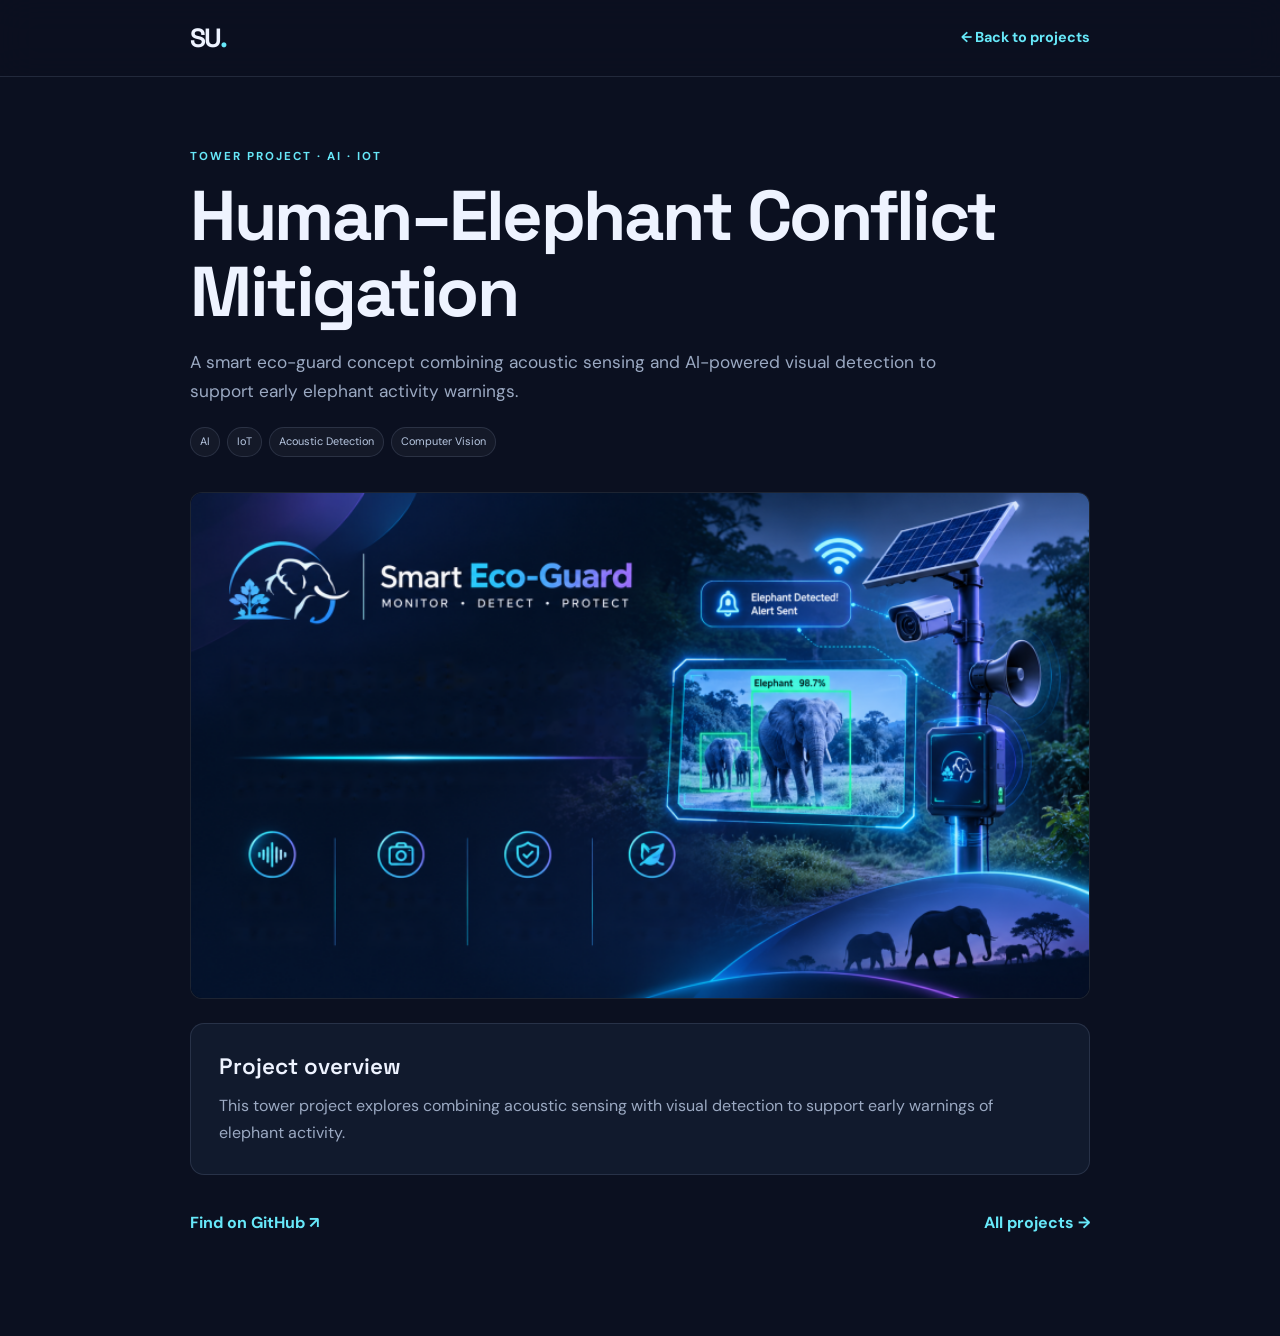
==== projects/human-elephant-conflict.html @ cb736036 "updates" ====
<!doctype html>
<html lang="en">
  <head>
    <meta charset="UTF-8" />
    <meta name="viewport" content="width=device-width, initial-scale=1.0" />
    <meta name="description" content="Human–Elephant Conflict Mitigation tower project." />
    <title>Human–Elephant Conflict Mitigation — Sandali Uthpala</title>
    <link rel="preconnect" href="https://fonts.googleapis.com" />
    <link rel="preconnect" href="https://fonts.gstatic.com" crossorigin />
    <link href="https://fonts.googleapis.com/css2?family=DM+Sans:wght@400;500;600;700&family=Space+Grotesk:wght@400;500;600;700&display=swap" rel="stylesheet" />
    <link rel="stylesheet" href="../styles.css" />
  </head>
  <body>
    <header class="site-header"><nav class="nav detail-container" aria-label="Main navigation"><a class="brand" href="../index.html">SU<span>.</span></a><a class="detail-back" href="../index.html#projects">← Back to projects</a></nav></header>
    <main class="project-detail">
      <article class="detail-container">
        <div class="detail-heading"><p class="eyebrow">TOWER PROJECT · AI · IOT</p><h1>Human–Elephant Conflict Mitigation</h1><p class="detail-summary">A smart eco-guard concept combining acoustic sensing and AI-powered visual detection to support early elephant activity warnings.</p><div class="tag-list detail-tags"><span>AI</span><span>IoT</span><span>Acoustic Detection</span><span>Computer Vision</span></div></div>
        <img class="detail-media" src="../images/Human%E2%80%93Elephant%20Conflict%20Mitigation.png" alt="Human–Elephant Conflict Mitigation project" />
        <section class="detail-panel"><h2>Project overview</h2><p>This tower project explores combining acoustic sensing with visual detection to support early warnings of elephant activity.</p></section>
        <div class="detail-footer"><a href="https://github.com/search?q=Human%20Elephant%20Conflict%20Mitigation&type=repositories" target="_blank" rel="noreferrer">Find on GitHub ↗</a><a href="../index.html#projects">All projects →</a></div>
      </article>
    </main>
  </body>
</html>
---- styles.css ----
:root{--bg:#0b1020;--panel:#111a2d;--panel2:#151f35;--text:#eef3ff;--muted:#9ba9c2;--line:rgba(173,194,230,.14);--cyan:#67e8f9;--violet:#a78bfa;--font:'DM Sans',sans-serif;--display:'Space Grotesk',sans-serif}
*{box-sizing:border-box}html{scroll-behavior:smooth;scroll-padding-top:88px;overflow-x:clip}body{position:relative;margin:0;background:var(--bg);color:var(--text);font-family:var(--font);line-height:1.65;overflow-x:hidden}a{color:inherit;text-decoration:none}.container{width:min(1120px,calc(100% - 48px));margin:auto}.page-glow{position:absolute;width:420px;height:420px;border-radius:50%;filter:blur(120px);opacity:.13;pointer-events:none}.glow-one{background:#6366f1;top:100px;left:-220px}.glow-two{background:#06b6d4;top:750px;right:-250px}
.site-header{position:sticky;top:0;z-index:20;background:rgba(11,16,32,.82);backdrop-filter:blur(18px);border-bottom:1px solid var(--line)}.nav{height:76px;display:flex;align-items:center;justify-content:space-between}.brand{font:700 1.65rem var(--display);letter-spacing:-2px}.brand span{color:var(--cyan)}.nav-links{display:flex;align-items:center;gap:30px;color:var(--muted);font-size:.88rem}.nav-links a:hover,.social-row a:hover,.footer a:hover{color:var(--cyan)}.nav-links .nav-contact{padding:10px 16px;border:1px solid var(--line);border-radius:8px;color:var(--text)}.menu-toggle{display:none;background:none;border:0;color:var(--text);font-size:1.5rem}
.hero{min-height:700px;display:grid;grid-template-columns:1.1fr .9fr;align-items:center;position:relative;padding-top:70px;padding-bottom:100px}.eyebrow{font-size:.72rem;font-weight:700;letter-spacing:2px;color:var(--cyan);margin:0 0 20px}.status-dot{display:inline-block;width:7px;height:7px;background:#4ade80;border-radius:50%;margin-right:9px;box-shadow:0 0 12px #4ade80}.hero h1{font:700 clamp(3rem,6vw,5.35rem)/1.08 var(--display);letter-spacing:-4px;margin:0 0 24px}.gradient-text{background:linear-gradient(100deg,var(--cyan),var(--violet));-webkit-background-clip:text;background-clip:text;color:transparent}.outline-text{color:transparent;-webkit-text-stroke:1px rgba(238,243,255,.8)}.hero-description{max-width:570px;color:var(--muted);font-size:1.05rem}.hero-actions,.contact-actions{display:flex;gap:14px;flex-wrap:wrap;margin-top:32px}.button{display:inline-flex;align-items:center;gap:12px;padding:13px 20px;border-radius:8px;font-weight:700;font-size:.9rem;transition:.2s}.button:hover{transform:translateY(-3px)}.button-primary{background:linear-gradient(110deg,#67e8f9,#a78bfa);color:#0b1020}.button-secondary{border:1px solid var(--line);background:rgba(255,255,255,.025)}.social-row{display:flex;gap:22px;flex-wrap:wrap;margin-top:42px;color:var(--muted);font-size:.82rem}.hero-card-wrap{height:430px;display:grid;place-items:center;position:relative}.profile-card{width:310px;min-height:355px;padding:24px;background:linear-gradient(145deg,#1b2942,#10182a);border:1px solid rgba(180,210,255,.2);border-radius:20px;box-shadow:0 30px 90px #0007;transform:rotate(4deg);position:relative;z-index:2}.card-top,.card-bottom{display:flex;justify-content:space-between;align-items:center;color:#8fa3c4;font-size:.65rem;letter-spacing:1px}.card-menu{font-size:1rem}.avatar-placeholder{height:150px;width:150px;margin:26px auto 18px;border-radius:50%;display:grid;place-items:center;font:700 3.8rem var(--display);color:#dffaff;background:radial-gradient(circle at 35% 25%,#67e8f9,#4b5a91 50%,#222b48);position:relative}.avatar-placeholder span{position:absolute;right:-5px;bottom:5px;font-size:1.7rem;color:var(--cyan)}.card-label{font-size:.62rem;letter-spacing:2px;color:var(--cyan);text-align:center}.profile-card h2{text-align:center;font:600 1.7rem/1.15 var(--display);margin:8px 0 25px}.card-bottom{border-top:1px solid var(--line);padding-top:15px}.arrow-circle{border:1px solid var(--line);border-radius:50%;width:28px;height:28px;display:grid;place-items:center;color:var(--cyan)}.orbit{position:absolute;border:1px solid rgba(103,232,249,.18);border-radius:50%;width:410px;height:410px}.orbit-b{width:470px;height:300px;transform:rotate(-28deg);border-color:rgba(167,139,250,.22)}.floating-tag{position:absolute;z-index:3;padding:11px 15px;background:#17233a;border:1px solid var(--line);border-radius:9px;box-shadow:0 12px 35px #0005;font-size:.8rem}.floating-tag span{color:var(--cyan);margin-right:7px}.tag-code{top:80px;left:0}.tag-idea{bottom:65px;right:-5px}.scroll-cue{position:absolute;bottom:28px;left:0;color:#71819f;font-size:.65rem;letter-spacing:2px}.scroll-cue span{color:var(--cyan);margin-left:12px;font-size:1rem}
.section{padding-top:115px;padding-bottom:115px}.section-soft{background:rgba(255,255,255,.022);border-top:1px solid var(--line);border-bottom:1px solid var(--line);padding:105px 0}.section-heading{margin-bottom:48px}.section-heading h2,.contact-inner h2{font:700 clamp(2.3rem,4vw,3.6rem)/1.12 var(--display);letter-spacing:-2px;margin:0}.section-intro{color:var(--muted);max-width:500px;margin:15px 0 0}.about-grid{display:grid;grid-template-columns:1fr 1fr;gap:90px}.large-copy{font:500 1.9rem/1.4 var(--display);margin:0;letter-spacing:-.8px}.about-details p{color:var(--muted);margin-top:0}.quick-facts{display:flex;gap:45px;margin-top:32px}.quick-facts div{display:grid}.quick-facts strong{font:700 1.35rem var(--display);color:var(--cyan)}.quick-facts span{font-size:.75rem;color:var(--muted)}
.skills-grid{display:grid;grid-template-columns:repeat(3,1fr);gap:16px}.skill-card{padding:25px;background:var(--panel);border:1px solid var(--line);border-radius:12px;transition:.2s}.skill-card:hover,.project-card:hover{transform:translateY(-5px);border-color:rgba(103,232,249,.4)}.skill-icon{font-size:1.55rem;color:var(--cyan)}.skill-card h3{font:600 1.1rem var(--display);margin:14px 0 7px}.skill-card p{color:var(--muted);font-size:.86rem;margin:0}
.heading-row{display:flex;align-items:end;justify-content:space-between;gap:35px}.heading-row .section-intro{max-width:330px;margin:0 0 5px}.projects-grid{display:grid;grid-template-columns:repeat(2,1fr);gap:22px}.project-card{background:var(--panel);border:1px solid var(--line);border-radius:14px;overflow:hidden;transition:.25s}.project-visual{height:205px;position:relative;overflow:hidden;padding:18px;background:#17233b}.visual-kicker{font-size:.65rem;letter-spacing:2px;color:#c0d4ef;position:relative;z-index:2}.visual-index{position:absolute;right:18px;bottom:10px;font:700 3rem var(--display);color:#ffffff1b}.visual-road{background:linear-gradient(135deg,#15334a,#17213c 65%,#47366e)}.road-graphic{position:absolute;left:34%;top:0;width:150px;height:260px;background:#101725;transform:perspective(150px) rotateX(15deg);border-left:2px solid #8293aa;border-right:2px solid #8293aa}.road-line{height:35px;width:4px;background:#dce8ef;margin:16px auto}.helmet-symbol{position:absolute;right:-95px;top:70px;color:#7ce9f3;font-size:5rem}.visual-mri{background:radial-gradient(circle at 65% 55%,#52628d,#17213c 62%)}.mri-art{position:absolute;display:flex;gap:9px;left:30%;top:48px}.mri-art div{width:62px;height:105px;border-radius:50%;border:8px solid #b5c4e6;box-shadow:inset 0 0 18px #dbeafe,0 0 18px #8aa6d6;opacity:.8}.mri-art div:nth-child(2){transform:scale(.8);opacity:.5}.mri-art div:nth-child(3){transform:scale(.65);opacity:.35}.visual-cyber{background:linear-gradient(135deg,#102e36,#17213c 75%)}.cyber-art{position:absolute;inset:40px 25%;display:flex;gap:14px;color:#65e6ce;opacity:.65;font:600 1rem monospace}.cyber-art span:nth-child(even){margin-top:25px}.cyber-art b{position:absolute;left:36%;top:20px;font-size:5rem;color:#9fffe8;opacity:.8}.visual-elephant{background:linear-gradient(135deg,#203e39,#17213c 75%)}.elephant-art{position:absolute;left:35%;top:10px;font-size:9rem;color:#9ad8ba;opacity:.6}.project-content{padding:24px}.project-meta{display:flex;justify-content:space-between;color:#7f91ad;font-size:.65rem;letter-spacing:1.4px}.project-content h3{font:600 1.35rem var(--display);margin:13px 0 8px}.project-content p{color:var(--muted);font-size:.88rem;min-height:70px;margin:0}.tag-list{display:flex;flex-wrap:wrap;gap:7px;margin:18px 0}.tag-list span{font-size:.68rem;color:#b8c8e2;background:#ffffff0a;border:1px solid var(--line);padding:5px 9px;border-radius:30px}.project-links{border-top:1px solid var(--line);padding-top:15px}.project-links a,.text-link{font-size:.82rem;color:var(--cyan);font-weight:700}.project-links a:hover,.text-link:hover{text-decoration:underline}.edit-note{color:#7e8ba4;font-size:.75rem;margin-top:18px}
.timeline{max-width:850px}.timeline-item{display:grid;grid-template-columns:150px 20px 1fr;gap:22px;position:relative;padding-bottom:35px}.timeline-item:not(:last-child):after{content:"";position:absolute;left:159px;top:16px;bottom:-2px;width:1px;background:var(--line)}.timeline-date{font-size:.75rem;color:var(--cyan);padding-top:1px}.timeline-marker{width:9px;height:9px;border:2px solid var(--cyan);background:var(--bg);border-radius:50%;margin-top:7px;z-index:1}.timeline-body h3{font:600 1.2rem var(--display);margin:0 0 7px}.timeline-body p{color:var(--muted);margin:0;font-size:.9rem}.achievement-panel{display:flex;align-items:center;gap:25px;padding:30px;background:var(--panel);border:1px solid var(--line);border-radius:14px}.achievement-symbol{width:58px;height:58px;flex:none;border-radius:14px;display:grid;place-items:center;background:#67e8f91a;color:var(--cyan);font-size:1.7rem}.achievement-panel h3{font:600 1.2rem var(--display);margin:0 0 5px}.achievement-panel p{color:var(--muted);margin:0 0 5px;font-size:.88rem}.small-muted{color:#73829c;font-size:.75rem}.achievement-panel .text-link{margin-left:auto;white-space:nowrap}
.contact-section{padding:105px 0;background:radial-gradient(ellipse at 70% 50%,#29345b 0%,#111a2d 45%,#0b1020 80%);border-top:1px solid var(--line)}.contact-inner{text-align:center}.contact-inner .eyebrow{margin-bottom:20px}.contact-inner h2{font-size:clamp(3rem,6vw,5rem)}.contact-inner>p:not(.eyebrow){max-width:550px;color:var(--muted);margin:20px auto}.contact-actions{justify-content:center}.footer{border-top:1px solid var(--line);padding:25px 0}.footer-inner{display:flex;align-items:center;justify-content:space-between;gap:20px}.footer p,.footer>a:last-child{font-size:.75rem;color:var(--muted)}.footer>a:last-child{color:var(--cyan)}
@media(max-width:850px){.nav-links{gap:16px}.hero{grid-template-columns:1fr;padding-top:90px}.hero-card-wrap{margin-top:25px}.hero-copy{max-width:700px}.scroll-cue{bottom:10px}.about-grid{gap:40px}.skills-grid{grid-template-columns:repeat(2,1fr)}.heading-row{align-items:start;flex-direction:column}.heading-row .section-intro{max-width:500px}.achievement-panel{align-items:flex-start;flex-wrap:wrap}.achievement-panel .text-link{margin-left:83px}}
@media(max-width:620px){.container{width:min(100% - 34px,1120px)}.menu-toggle{display:block}.nav-links{display:none;position:absolute;top:75px;left:0;right:0;padding:20px 24px 25px;background:#0e1729;border-bottom:1px solid var(--line);flex-direction:column;align-items:flex-start}.nav-links.open{display:flex}.hero{padding-top:70px;min-height:auto;padding-bottom:95px}.hero h1{font-size:clamp(2.8rem,13vw,4.2rem);letter-spacing:-2.8px}.hero-description{font-size:.95rem}.hero-card-wrap{height:390px;transform:scale(.88);margin:0 -20px}.orbit{width:340px;height:340px}.orbit-b{width:380px;height:250px}.tag-code{left:5px;top:55px}.tag-idea{right:0;bottom:50px}.section,.section-soft{padding:78px 0}.section-heading{margin-bottom:32px}.about-grid{grid-template-columns:1fr;gap:20px}.large-copy{font-size:1.55rem}.skills-grid,.projects-grid{grid-template-columns:1fr}.project-content p{min-height:0}.timeline-item{grid-template-columns:85px 15px 1fr;gap:12px}.timeline-item:not(:last-child):after{left:92px}.timeline-date{font-size:.65rem}.timeline-body h3{font-size:1.05rem}.achievement-panel{gap:15px}.achievement-panel .text-link{margin-left:73px}.contact-section{padding:80px 0}.footer-inner{flex-wrap:wrap}.footer p{order:3;width:100%;margin:0}.social-row{gap:14px}.quick-facts{gap:30px}}

.project-image-visual{padding:0}
.project-image{width:100%;height:100%;object-fit:cover;display:block}
.project-image-visual .visual-kicker{position:absolute;left:18px;top:18px;padding:5px 8px;border-radius:4px;background:#0b1020b8}
.project-links{display:flex;align-items:center;justify-content:space-between;gap:12px}
.project-links a:last-child{text-align:right}
.visual-robot{background:linear-gradient(135deg,#163d48,#17213c 75%)}
.robot-art{position:absolute;left:34%;top:24px;color:#7ce9f3;font-size:8rem;transform:rotate(-25deg)}
.visual-game{background:radial-gradient(circle at center,#4b3b73,#17213c 70%)}
.game-art{position:absolute;left:15%;top:70px;color:#c5b7ff;font-size:3rem;letter-spacing:8px;white-space:nowrap}
.experience-logo{width:58px;height:58px;object-fit:contain;flex:none;padding:5px;border-radius:10px;background:#fff}
.timeline-body{display:flex;align-items:center;gap:16px}
.timeline-body>div{min-width:0}
.timeline-body h3{margin-bottom:3px}
.project-detail{min-height:calc(100vh - 76px);padding:70px 0 100px}
.detail-container{width:min(900px,calc(100% - 48px));margin:0 auto}
.detail-back{display:inline-flex;margin-bottom:32px;color:var(--cyan);font-size:.9rem;font-weight:700}
.site-header .detail-back{margin-bottom:0}
.detail-heading{margin-bottom:35px}
.detail-heading .eyebrow{margin-bottom:12px}
.detail-heading h1{font:700 clamp(2.5rem,6vw,4.4rem)/1.08 var(--display);letter-spacing:-2.5px;margin:0 0 18px}
.detail-summary{max-width:760px;color:var(--muted);font-size:1.08rem}
.detail-tags{margin-top:22px}
.detail-panel{padding:28px;background:var(--panel);border:1px solid var(--line);border-radius:14px;margin-top:24px}
.detail-panel h2{font:600 1.4rem var(--display);margin:0 0 12px}
.detail-panel p{color:var(--muted);margin:0}
.detail-media{display:block;width:100%;max-height:620px;object-fit:contain;background:#050914;border-radius:12px;border:1px solid var(--line)}
.detail-video{width:100%;border-radius:12px;background:#050914;border:1px solid var(--line)}
.detail-media-caption{color:var(--muted);font-size:.8rem;margin:10px 0 0}
.detail-footer{margin-top:35px;display:flex;justify-content:space-between;gap:18px}
.detail-footer a{color:var(--cyan);font-weight:700}
@media(max-width:620px){.project-links{align-items:flex-start}.project-links a{font-size:.74rem}.experience-logo{width:46px;height:46px}.timeline-body{gap:10px}.detail-container{width:min(100% - 34px,900px)}.project-detail{padding-top:45px}.detail-panel{padding:20px}.detail-footer{flex-direction:column}}
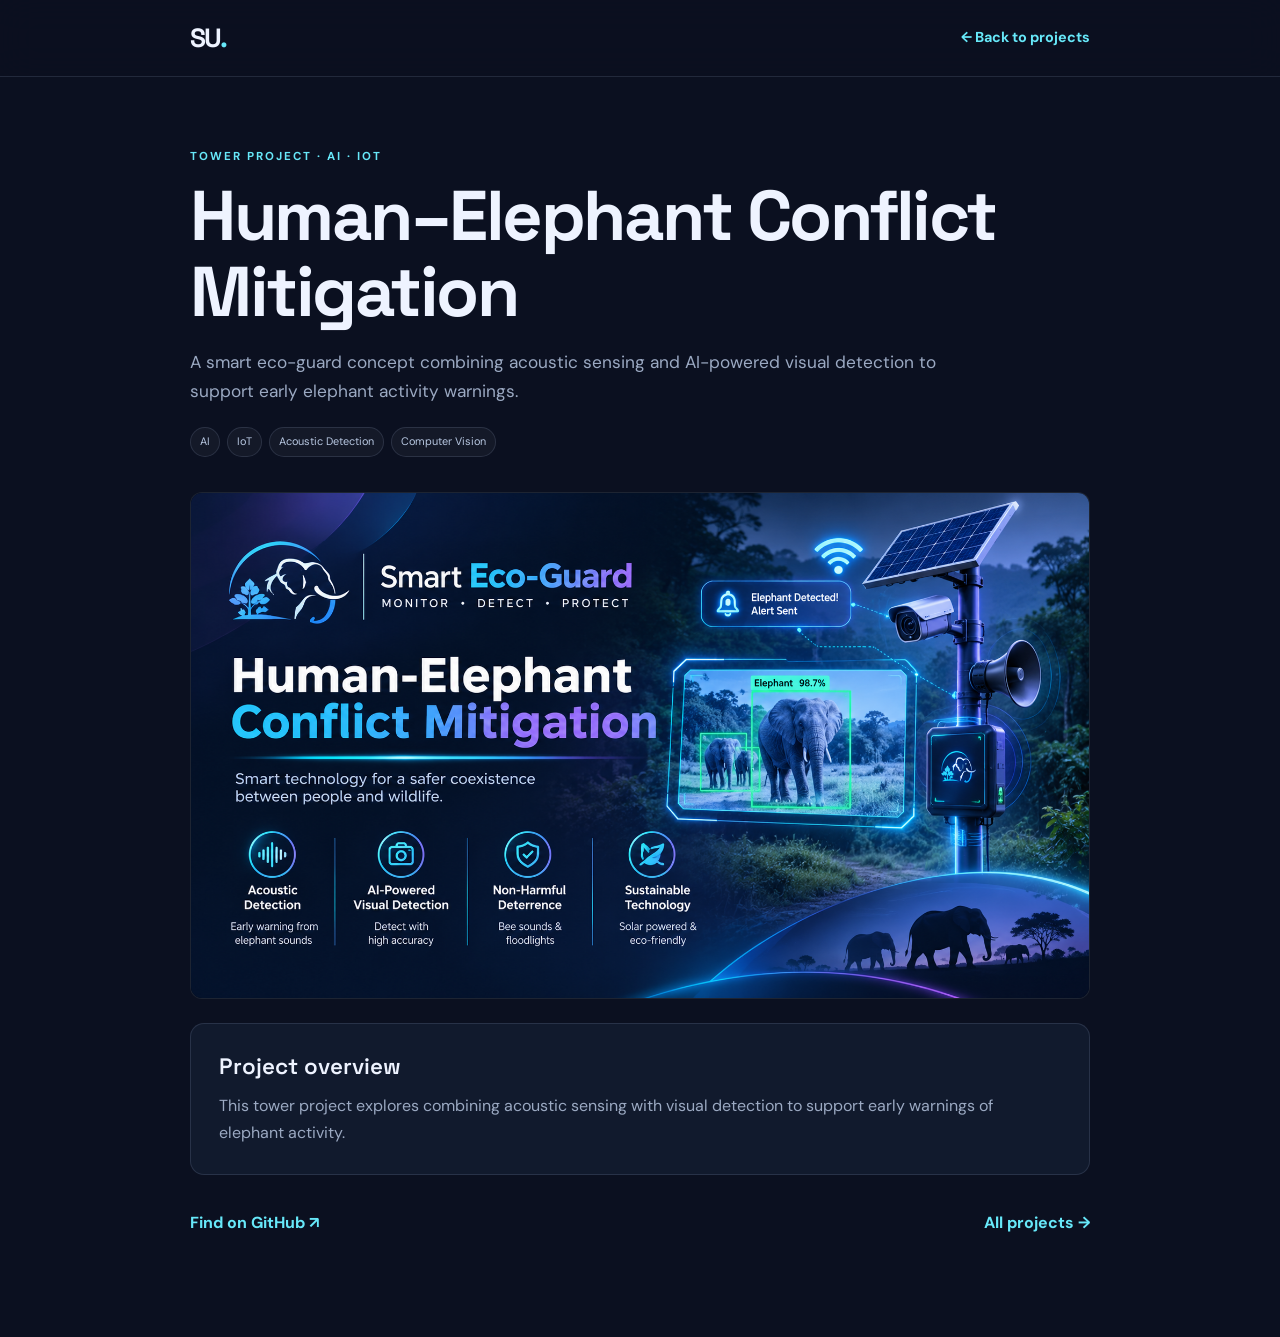
==== commit 7a28676b: "update projects section" ====
--- a/projects/human-elephant-conflict.html
+++ b/projects/human-elephant-conflict.html
@@ -15,7 +15,7 @@
     <main class="project-detail">
       <article class="detail-container">
         <div class="detail-heading"><p class="eyebrow">TOWER PROJECT · AI · IOT</p><h1>Human–Elephant Conflict Mitigation</h1><p class="detail-summary">A smart eco-guard concept combining acoustic sensing and AI-powered visual detection to support early elephant activity warnings.</p><div class="tag-list detail-tags"><span>AI</span><span>IoT</span><span>Acoustic Detection</span><span>Computer Vision</span></div></div>
-        <img class="detail-media" src="../images/Human%E2%80%93Elephant%20Conflict%20Mitigation.png" alt="Human–Elephant Conflict Mitigation project" />
+        <img class="detail-media" src="../images/Human%E2%80%93Elephant%20Conflict%20Mitigation_2.png" alt="Human–Elephant Conflict Mitigation project showcase" />
         <section class="detail-panel"><h2>Project overview</h2><p>This tower project explores combining acoustic sensing with visual detection to support early warnings of elephant activity.</p></section>
         <div class="detail-footer"><a href="https://github.com/search?q=Human%20Elephant%20Conflict%20Mitigation&type=repositories" target="_blank" rel="noreferrer">Find on GitHub ↗</a><a href="../index.html#projects">All projects →</a></div>
       </article>
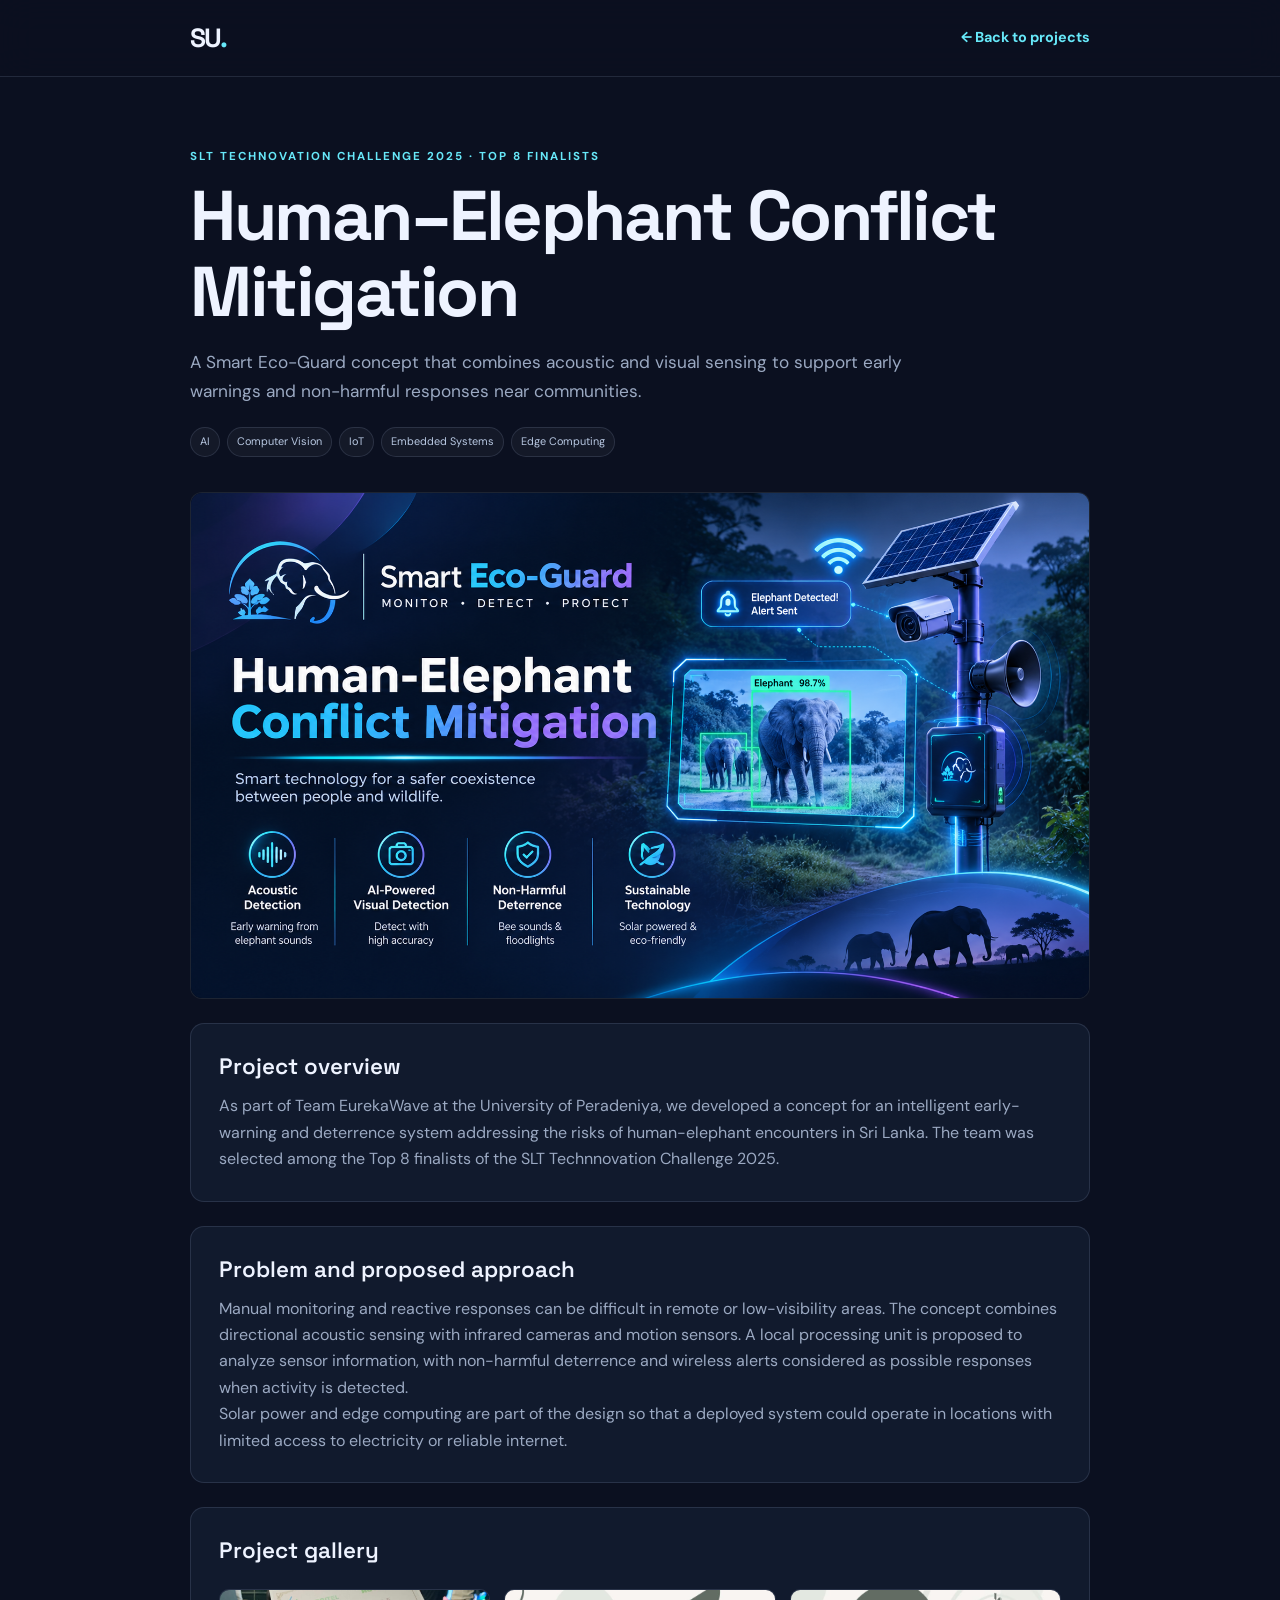
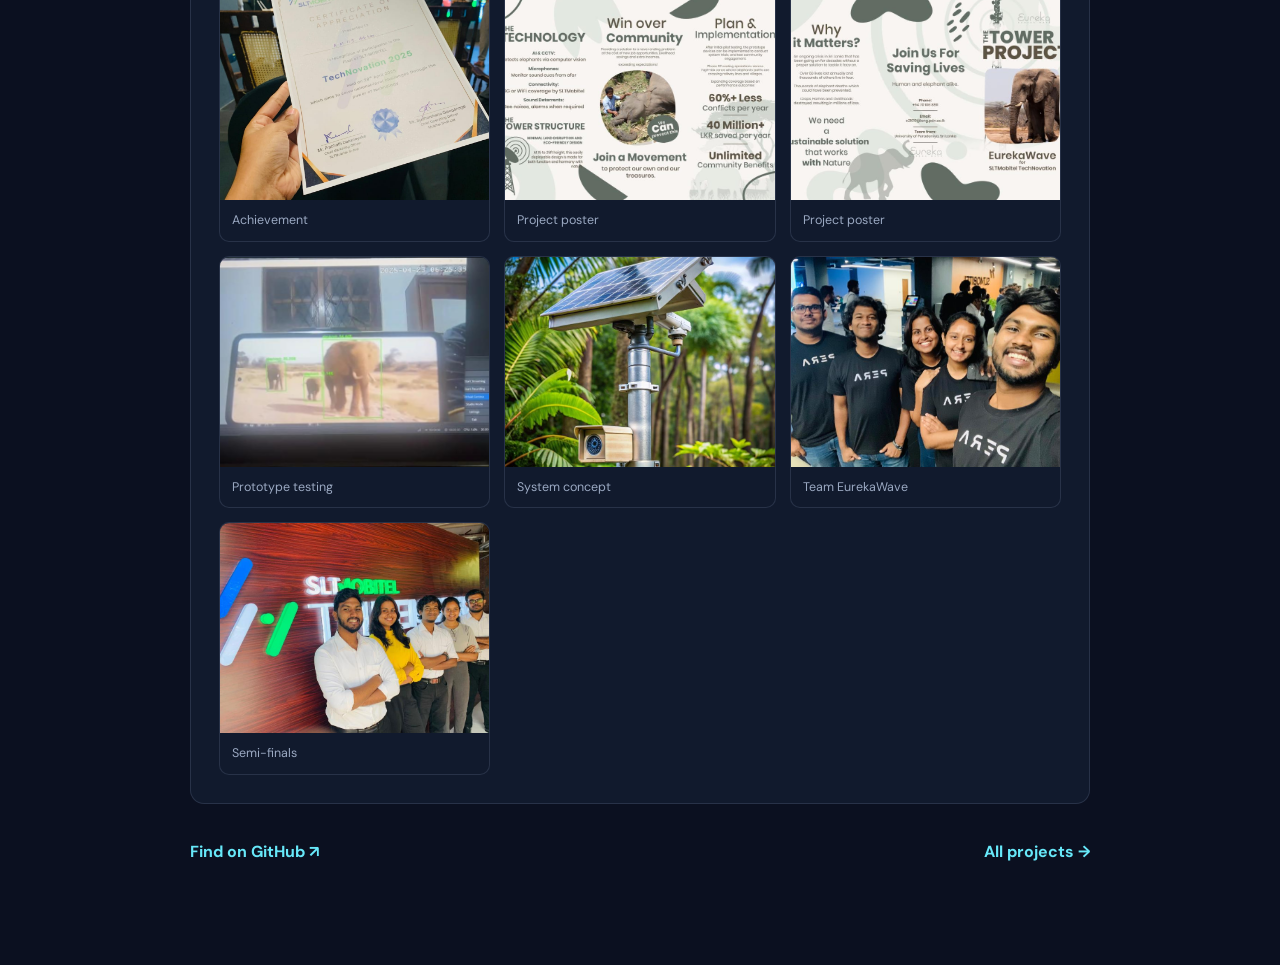
==== commit 31bfc9ce: "update" ====
--- a/projects/human-elephant-conflict.html
+++ b/projects/human-elephant-conflict.html
@@ -3,21 +3,92 @@
   <head>
     <meta charset="UTF-8" />
     <meta name="viewport" content="width=device-width, initial-scale=1.0" />
-    <meta name="description" content="Human–Elephant Conflict Mitigation tower project." />
+    <meta
+      name="description"
+      content="Smart Eco-Guard early-warning concept for human-elephant conflict mitigation."
+    />
     <title>Human–Elephant Conflict Mitigation — Sandali Uthpala</title>
     <link rel="preconnect" href="https://fonts.googleapis.com" />
     <link rel="preconnect" href="https://fonts.gstatic.com" crossorigin />
-    <link href="https://fonts.googleapis.com/css2?family=DM+Sans:wght@400;500;600;700&family=Space+Grotesk:wght@400;500;600;700&display=swap" rel="stylesheet" />
+    <link
+      href="https://fonts.googleapis.com/css2?family=DM+Sans:wght@400;500;600;700&family=Space+Grotesk:wght@400;500;600;700&display=swap"
+      rel="stylesheet"
+    />
     <link rel="stylesheet" href="../styles.css" />
   </head>
   <body>
-    <header class="site-header"><nav class="nav detail-container" aria-label="Main navigation"><a class="brand" href="../index.html">SU<span>.</span></a><a class="detail-back" href="../index.html#projects">← Back to projects</a></nav></header>
+    <header class="site-header">
+      <nav class="nav detail-container" aria-label="Main navigation">
+        <a class="brand" href="../index.html">SU<span>.</span></a>
+        <a class="detail-back" href="../index.html#projects">← Back to projects</a>
+      </nav>
+    </header>
     <main class="project-detail">
       <article class="detail-container">
-        <div class="detail-heading"><p class="eyebrow">TOWER PROJECT · AI · IOT</p><h1>Human–Elephant Conflict Mitigation</h1><p class="detail-summary">A smart eco-guard concept combining acoustic sensing and AI-powered visual detection to support early elephant activity warnings.</p><div class="tag-list detail-tags"><span>AI</span><span>IoT</span><span>Acoustic Detection</span><span>Computer Vision</span></div></div>
-        <img class="detail-media" src="../images/Human%E2%80%93Elephant%20Conflict%20Mitigation_2.png" alt="Human–Elephant Conflict Mitigation project showcase" />
-        <section class="detail-panel"><h2>Project overview</h2><p>This tower project explores combining acoustic sensing with visual detection to support early warnings of elephant activity.</p></section>
-        <div class="detail-footer"><a href="https://github.com/search?q=Human%20Elephant%20Conflict%20Mitigation&type=repositories" target="_blank" rel="noreferrer">Find on GitHub ↗</a><a href="../index.html#projects">All projects →</a></div>
+        <div class="detail-heading">
+          <p class="eyebrow">SLT TECHNOVATION CHALLENGE 2025 · TOP 8 FINALISTS</p>
+          <h1>Human–Elephant Conflict Mitigation</h1>
+          <p class="detail-summary">
+            A Smart Eco-Guard concept that combines acoustic and visual sensing
+            to support early warnings and non-harmful responses near communities.
+          </p>
+          <div class="tag-list detail-tags">
+            <span>AI</span><span>Computer Vision</span><span>IoT</span>
+            <span>Embedded Systems</span><span>Edge Computing</span>
+          </div>
+        </div>
+        <img
+          class="detail-media"
+          src="../images/Human%E2%80%93Elephant%20Conflict%20Mitigation_2.png"
+          alt="Smart Eco-Guard project showcase"
+        />
+        <section class="detail-panel">
+          <h2>Project overview</h2>
+          <p>
+            As part of Team EurekaWave at the University of Peradeniya, we
+            developed a concept for an intelligent early-warning and deterrence
+            system addressing the risks of human-elephant encounters in Sri
+            Lanka. The team was selected among the Top 8 finalists of the SLT
+            Technnovation Challenge 2025.
+          </p>
+        </section>
+        <section class="detail-panel">
+          <h2>Problem and proposed approach</h2>
+          <p>
+            Manual monitoring and reactive responses can be difficult in remote
+            or low-visibility areas. The concept combines directional acoustic
+            sensing with infrared cameras and motion sensors. A local
+            processing unit is proposed to analyze sensor information, with
+            non-harmful deterrence and wireless alerts considered as possible
+            responses when activity is detected.
+          </p>
+          <p>
+            Solar power and edge computing are part of the design so that a
+            deployed system could operate in locations with limited access to
+            electricity or reliable internet.
+          </p>
+        </section>
+        <section class="detail-panel">
+          <h2>Project gallery</h2>
+          <div class="detail-gallery">
+            <figure><img src="../images/Human-Elephant%20Conflict%20Mitigation/Achievement.jpg" alt="Team EurekaWave's project achievement" loading="lazy" /><figcaption>Achievement</figcaption></figure>
+            <figure><img src="../images/Human-Elephant%20Conflict%20Mitigation/Poster%201.jpg" alt="Smart Eco-Guard project poster" loading="lazy" /><figcaption>Project poster</figcaption></figure>
+            <figure><img src="../images/Human-Elephant%20Conflict%20Mitigation/Poster%202.jpg" alt="Additional Smart Eco-Guard project poster" loading="lazy" /><figcaption>Project poster</figcaption></figure>
+            <figure><img src="../images/Human-Elephant%20Conflict%20Mitigation/Results%20Testing.jpg" alt="Project prototype testing" loading="lazy" /><figcaption>Prototype testing</figcaption></figure>
+            <figure><img src="../images/Human-Elephant%20Conflict%20Mitigation/System.jpg" alt="Smart Eco-Guard system concept" loading="lazy" /><figcaption>System concept</figcaption></figure>
+            <figure><img src="../images/Human-Elephant%20Conflict%20Mitigation/Team%201.jpg" alt="Team EurekaWave" loading="lazy" /><figcaption>Team EurekaWave</figcaption></figure>
+            <figure><img src="../images/Human-Elephant%20Conflict%20Mitigation/Team%20at%20Semi%20Finals.jpg" alt="Team EurekaWave at the semi-finals" loading="lazy" /><figcaption>Semi-finals</figcaption></figure>
+          </div>
+        </section>
+        <div class="detail-footer">
+          <a
+            href="https://github.com/search?q=Human%20Elephant%20Conflict%20Mitigation&type=repositories"
+            target="_blank"
+            rel="noreferrer"
+            >Find on GitHub ↗</a
+          >
+          <a href="../index.html#projects">All projects →</a>
+        </div>
       </article>
     </main>
   </body>
--- a/styles.css
+++ b/styles.css
@@ -4,11 +4,12 @@
 .hero{min-height:700px;display:grid;grid-template-columns:1.1fr .9fr;align-items:center;position:relative;padding-top:70px;padding-bottom:100px}.eyebrow{font-size:.72rem;font-weight:700;letter-spacing:2px;color:var(--cyan);margin:0 0 20px}.status-dot{display:inline-block;width:7px;height:7px;background:#4ade80;border-radius:50%;margin-right:9px;box-shadow:0 0 12px #4ade80}.hero h1{font:700 clamp(3rem,6vw,5.35rem)/1.08 var(--display);letter-spacing:-4px;margin:0 0 24px}.gradient-text{background:linear-gradient(100deg,var(--cyan),var(--violet));-webkit-background-clip:text;background-clip:text;color:transparent}.outline-text{color:transparent;-webkit-text-stroke:1px rgba(238,243,255,.8)}.hero-description{max-width:570px;color:var(--muted);font-size:1.05rem}.hero-actions,.contact-actions{display:flex;gap:14px;flex-wrap:wrap;margin-top:32px}.button{display:inline-flex;align-items:center;gap:12px;padding:13px 20px;border-radius:8px;font-weight:700;font-size:.9rem;transition:.2s}.button:hover{transform:translateY(-3px)}.button-primary{background:linear-gradient(110deg,#67e8f9,#a78bfa);color:#0b1020}.button-secondary{border:1px solid var(--line);background:rgba(255,255,255,.025)}.social-row{display:flex;gap:22px;flex-wrap:wrap;margin-top:42px;color:var(--muted);font-size:.82rem}.hero-card-wrap{height:430px;display:grid;place-items:center;position:relative}.profile-card{width:310px;min-height:355px;padding:24px;background:linear-gradient(145deg,#1b2942,#10182a);border:1px solid rgba(180,210,255,.2);border-radius:20px;box-shadow:0 30px 90px #0007;transform:rotate(4deg);position:relative;z-index:2}.card-top,.card-bottom{display:flex;justify-content:space-between;align-items:center;color:#8fa3c4;font-size:.65rem;letter-spacing:1px}.card-menu{font-size:1rem}.avatar-placeholder{height:150px;width:150px;margin:26px auto 18px;border-radius:50%;display:grid;place-items:center;font:700 3.8rem var(--display);color:#dffaff;background:radial-gradient(circle at 35% 25%,#67e8f9,#4b5a91 50%,#222b48);position:relative}.avatar-placeholder span{position:absolute;right:-5px;bottom:5px;font-size:1.7rem;color:var(--cyan)}.card-label{font-size:.62rem;letter-spacing:2px;color:var(--cyan);text-align:center}.profile-card h2{text-align:center;font:600 1.7rem/1.15 var(--display);margin:8px 0 25px}.card-bottom{border-top:1px solid var(--line);padding-top:15px}.arrow-circle{border:1px solid var(--line);border-radius:50%;width:28px;height:28px;display:grid;place-items:center;color:var(--cyan)}.orbit{position:absolute;border:1px solid rgba(103,232,249,.18);border-radius:50%;width:410px;height:410px}.orbit-b{width:470px;height:300px;transform:rotate(-28deg);border-color:rgba(167,139,250,.22)}.floating-tag{position:absolute;z-index:3;padding:11px 15px;background:#17233a;border:1px solid var(--line);border-radius:9px;box-shadow:0 12px 35px #0005;font-size:.8rem}.floating-tag span{color:var(--cyan);margin-right:7px}.tag-code{top:80px;left:0}.tag-idea{bottom:65px;right:-5px}.scroll-cue{position:absolute;bottom:28px;left:0;color:#71819f;font-size:.65rem;letter-spacing:2px}.scroll-cue span{color:var(--cyan);margin-left:12px;font-size:1rem}
 .section{padding-top:115px;padding-bottom:115px}.section-soft{background:rgba(255,255,255,.022);border-top:1px solid var(--line);border-bottom:1px solid var(--line);padding:105px 0}.section-heading{margin-bottom:48px}.section-heading h2,.contact-inner h2{font:700 clamp(2.3rem,4vw,3.6rem)/1.12 var(--display);letter-spacing:-2px;margin:0}.section-intro{color:var(--muted);max-width:500px;margin:15px 0 0}.about-grid{display:grid;grid-template-columns:1fr 1fr;gap:90px}.large-copy{font:500 1.9rem/1.4 var(--display);margin:0;letter-spacing:-.8px}.about-details p{color:var(--muted);margin-top:0}.quick-facts{display:flex;gap:45px;margin-top:32px}.quick-facts div{display:grid}.quick-facts strong{font:700 1.35rem var(--display);color:var(--cyan)}.quick-facts span{font-size:.75rem;color:var(--muted)}
 .skills-grid{display:grid;grid-template-columns:repeat(3,1fr);gap:16px}.skill-card{padding:25px;background:var(--panel);border:1px solid var(--line);border-radius:12px;transition:.2s}.skill-card:hover,.project-card:hover{transform:translateY(-5px);border-color:rgba(103,232,249,.4)}.skill-icon{font-size:1.55rem;color:var(--cyan)}.skill-card h3{font:600 1.1rem var(--display);margin:14px 0 7px}.skill-card p{color:var(--muted);font-size:.86rem;margin:0}
-.heading-row{display:flex;align-items:end;justify-content:space-between;gap:35px}.heading-row .section-intro{max-width:330px;margin:0 0 5px}.projects-grid{display:grid;grid-template-columns:repeat(2,1fr);gap:22px}.project-card{background:var(--panel);border:1px solid var(--line);border-radius:14px;overflow:hidden;transition:.25s}.project-visual{height:205px;position:relative;overflow:hidden;padding:18px;background:#17233b}.visual-kicker{font-size:.65rem;letter-spacing:2px;color:#c0d4ef;position:relative;z-index:2}.visual-index{position:absolute;right:18px;bottom:10px;font:700 3rem var(--display);color:#ffffff1b}.visual-road{background:linear-gradient(135deg,#15334a,#17213c 65%,#47366e)}.road-graphic{position:absolute;left:34%;top:0;width:150px;height:260px;background:#101725;transform:perspective(150px) rotateX(15deg);border-left:2px solid #8293aa;border-right:2px solid #8293aa}.road-line{height:35px;width:4px;background:#dce8ef;margin:16px auto}.helmet-symbol{position:absolute;right:-95px;top:70px;color:#7ce9f3;font-size:5rem}.visual-mri{background:radial-gradient(circle at 65% 55%,#52628d,#17213c 62%)}.mri-art{position:absolute;display:flex;gap:9px;left:30%;top:48px}.mri-art div{width:62px;height:105px;border-radius:50%;border:8px solid #b5c4e6;box-shadow:inset 0 0 18px #dbeafe,0 0 18px #8aa6d6;opacity:.8}.mri-art div:nth-child(2){transform:scale(.8);opacity:.5}.mri-art div:nth-child(3){transform:scale(.65);opacity:.35}.visual-cyber{background:linear-gradient(135deg,#102e36,#17213c 75%)}.cyber-art{position:absolute;inset:40px 25%;display:flex;gap:14px;color:#65e6ce;opacity:.65;font:600 1rem monospace}.cyber-art span:nth-child(even){margin-top:25px}.cyber-art b{position:absolute;left:36%;top:20px;font-size:5rem;color:#9fffe8;opacity:.8}.visual-elephant{background:linear-gradient(135deg,#203e39,#17213c 75%)}.elephant-art{position:absolute;left:35%;top:10px;font-size:9rem;color:#9ad8ba;opacity:.6}.project-content{padding:24px}.project-meta{display:flex;justify-content:space-between;color:#7f91ad;font-size:.65rem;letter-spacing:1.4px}.project-content h3{font:600 1.35rem var(--display);margin:13px 0 8px}.project-content p{color:var(--muted);font-size:.88rem;min-height:70px;margin:0}.tag-list{display:flex;flex-wrap:wrap;gap:7px;margin:18px 0}.tag-list span{font-size:.68rem;color:#b8c8e2;background:#ffffff0a;border:1px solid var(--line);padding:5px 9px;border-radius:30px}.project-links{border-top:1px solid var(--line);padding-top:15px}.project-links a,.text-link{font-size:.82rem;color:var(--cyan);font-weight:700}.project-links a:hover,.text-link:hover{text-decoration:underline}.edit-note{color:#7e8ba4;font-size:.75rem;margin-top:18px}
-.timeline{max-width:850px}.timeline-item{display:grid;grid-template-columns:150px 20px 1fr;gap:22px;position:relative;padding-bottom:35px}.timeline-item:not(:last-child):after{content:"";position:absolute;left:159px;top:16px;bottom:-2px;width:1px;background:var(--line)}.timeline-date{font-size:.75rem;color:var(--cyan);padding-top:1px}.timeline-marker{width:9px;height:9px;border:2px solid var(--cyan);background:var(--bg);border-radius:50%;margin-top:7px;z-index:1}.timeline-body h3{font:600 1.2rem var(--display);margin:0 0 7px}.timeline-body p{color:var(--muted);margin:0;font-size:.9rem}.achievement-panel{display:flex;align-items:center;gap:25px;padding:30px;background:var(--panel);border:1px solid var(--line);border-radius:14px}.achievement-symbol{width:58px;height:58px;flex:none;border-radius:14px;display:grid;place-items:center;background:#67e8f91a;color:var(--cyan);font-size:1.7rem}.achievement-panel h3{font:600 1.2rem var(--display);margin:0 0 5px}.achievement-panel p{color:var(--muted);margin:0 0 5px;font-size:.88rem}.small-muted{color:#73829c;font-size:.75rem}.achievement-panel .text-link{margin-left:auto;white-space:nowrap}
+.heading-row{display:flex;align-items:end;justify-content:space-between;gap:35px}.heading-row .section-intro{max-width:330px;margin:0 0 5px}.projects-grid{display:grid;grid-template-columns:repeat(2,1fr);gap:22px}.project-subsection{display:grid;grid-template-columns:repeat(2,1fr);gap:22px;margin-top:48px}.project-subsection-title{grid-column:1/-1;font:600 1.5rem var(--display);margin:0 0 -2px}.project-card{background:var(--panel);border:1px solid var(--line);border-radius:14px;overflow:hidden;transition:.25s}.project-visual{height:205px;position:relative;overflow:hidden;padding:18px;background:#17233b}.visual-kicker{font-size:.65rem;letter-spacing:2px;color:#c0d4ef;position:relative;z-index:2}.visual-index{position:absolute;right:18px;bottom:10px;font:700 3rem var(--display);color:#ffffff1b}.visual-road{background:linear-gradient(135deg,#15334a,#17213c 65%,#47366e)}.road-graphic{position:absolute;left:34%;top:0;width:150px;height:260px;background:#101725;transform:perspective(150px) rotateX(15deg);border-left:2px solid #8293aa;border-right:2px solid #8293aa}.road-line{height:35px;width:4px;background:#dce8ef;margin:16px auto}.helmet-symbol{position:absolute;right:-95px;top:70px;color:#7ce9f3;font-size:5rem}.visual-mri{background:radial-gradient(circle at 65% 55%,#52628d,#17213c 62%)}.mri-art{position:absolute;display:flex;gap:9px;left:30%;top:48px}.mri-art div{width:62px;height:105px;border-radius:50%;border:8px solid #b5c4e6;box-shadow:inset 0 0 18px #dbeafe,0 0 18px #8aa6d6;opacity:.8}.mri-art div:nth-child(2){transform:scale(.8);opacity:.5}.mri-art div:nth-child(3){transform:scale(.65);opacity:.35}.visual-cyber{background:linear-gradient(135deg,#102e36,#17213c 75%)}.cyber-art{position:absolute;inset:40px 25%;display:flex;gap:14px;color:#65e6ce;opacity:.65;font:600 1rem monospace}.cyber-art span:nth-child(even){margin-top:25px}.cyber-art b{position:absolute;left:36%;top:20px;font-size:5rem;color:#9fffe8;opacity:.8}.visual-elephant{background:linear-gradient(135deg,#203e39,#17213c 75%)}.elephant-art{position:absolute;left:35%;top:10px;font-size:9rem;color:#9ad8ba;opacity:.6}.project-content{padding:24px}.project-meta{display:flex;justify-content:space-between;color:#7f91ad;font-size:.65rem;letter-spacing:1.4px}.project-content h3{font:600 1.35rem var(--display);margin:13px 0 8px}.project-content p{color:var(--muted);font-size:.88rem;min-height:70px;margin:0}.tag-list{display:flex;flex-wrap:wrap;gap:7px;margin:18px 0}.tag-list span{font-size:.68rem;color:#b8c8e2;background:#ffffff0a;border:1px solid var(--line);padding:5px 9px;border-radius:30px}.project-links{border-top:1px solid var(--line);padding-top:15px}.project-links a,.text-link{font-size:.82rem;color:var(--cyan);font-weight:700}.project-links a:hover,.text-link:hover{text-decoration:underline}.edit-note{color:#7e8ba4;font-size:.75rem;margin-top:18px}
+.projects-showcase{display:grid;grid-template-columns:repeat(2,1fr);gap:22px}.project-grid-group,.research-group{display:contents}.projects-showcase .project-card{order:1}.research-group .project-subsection-title,.research-group .project-card{order:2}.project-subsection-title{grid-column:1/-1;font:600 1.5rem var(--display);margin:26px 0 -2px}
+.timeline{max-width:850px}.timeline-item{display:grid;grid-template-columns:150px 20px 1fr;gap:22px;position:relative;padding-bottom:35px}.timeline-item:not(:last-child):after{content:"";position:absolute;left:159px;top:16px;bottom:-2px;width:1px;background:var(--line)}.timeline-date{font-size:.75rem;color:var(--cyan);padding-top:1px}.timeline-marker{width:9px;height:9px;border:2px solid var(--cyan);background:var(--bg);border-radius:50%;margin-top:7px;z-index:1}.timeline-body h3{font:600 1.2rem var(--display);margin:0 0 7px}.timeline-body p{color:var(--muted);margin:0;font-size:.9rem}.achievement-symbol{width:58px;height:58px;flex:none;border-radius:14px;display:grid;place-items:center;background:#67e8f91a;color:var(--cyan);font-size:1.7rem}.recognition-group+.recognition-group{margin-top:38px}.recognition-group-title{font:600 1.2rem var(--display);margin:0 0 16px}.recognition-grid{display:grid;grid-template-columns:repeat(2,1fr);gap:14px}.recognition-card{display:flex;align-items:center;gap:18px;padding:20px;background:var(--panel);border:1px solid var(--line);border-radius:12px}.recognition-card .achievement-symbol{width:46px;height:46px;border-radius:11px;font-size:1.35rem}.recognition-card h4{font:600 1rem var(--display);margin:0 0 6px}.recognition-card .text-link{font-size:.82rem;color:var(--cyan);font-weight:700}.recognition-card .text-link:hover{text-decoration:underline}
 .contact-section{padding:105px 0;background:radial-gradient(ellipse at 70% 50%,#29345b 0%,#111a2d 45%,#0b1020 80%);border-top:1px solid var(--line)}.contact-inner{text-align:center}.contact-inner .eyebrow{margin-bottom:20px}.contact-inner h2{font-size:clamp(3rem,6vw,5rem)}.contact-inner>p:not(.eyebrow){max-width:550px;color:var(--muted);margin:20px auto}.contact-actions{justify-content:center}.footer{border-top:1px solid var(--line);padding:25px 0}.footer-inner{display:flex;align-items:center;justify-content:space-between;gap:20px}.footer p,.footer>a:last-child{font-size:.75rem;color:var(--muted)}.footer>a:last-child{color:var(--cyan)}
-@media(max-width:850px){.nav-links{gap:16px}.hero{grid-template-columns:1fr;padding-top:90px}.hero-card-wrap{margin-top:25px}.hero-copy{max-width:700px}.scroll-cue{bottom:10px}.about-grid{gap:40px}.skills-grid{grid-template-columns:repeat(2,1fr)}.heading-row{align-items:start;flex-direction:column}.heading-row .section-intro{max-width:500px}.achievement-panel{align-items:flex-start;flex-wrap:wrap}.achievement-panel .text-link{margin-left:83px}}
-@media(max-width:620px){.container{width:min(100% - 34px,1120px)}.menu-toggle{display:block}.nav-links{display:none;position:absolute;top:75px;left:0;right:0;padding:20px 24px 25px;background:#0e1729;border-bottom:1px solid var(--line);flex-direction:column;align-items:flex-start}.nav-links.open{display:flex}.hero{padding-top:70px;min-height:auto;padding-bottom:95px}.hero h1{font-size:clamp(2.8rem,13vw,4.2rem);letter-spacing:-2.8px}.hero-description{font-size:.95rem}.hero-card-wrap{height:390px;transform:scale(.88);margin:0 -20px}.orbit{width:340px;height:340px}.orbit-b{width:380px;height:250px}.tag-code{left:5px;top:55px}.tag-idea{right:0;bottom:50px}.section,.section-soft{padding:78px 0}.section-heading{margin-bottom:32px}.about-grid{grid-template-columns:1fr;gap:20px}.large-copy{font-size:1.55rem}.skills-grid,.projects-grid{grid-template-columns:1fr}.project-content p{min-height:0}.timeline-item{grid-template-columns:85px 15px 1fr;gap:12px}.timeline-item:not(:last-child):after{left:92px}.timeline-date{font-size:.65rem}.timeline-body h3{font-size:1.05rem}.achievement-panel{gap:15px}.achievement-panel .text-link{margin-left:73px}.contact-section{padding:80px 0}.footer-inner{flex-wrap:wrap}.footer p{order:3;width:100%;margin:0}.social-row{gap:14px}.quick-facts{gap:30px}}
+@media(max-width:850px){.nav-links{gap:16px}.hero{grid-template-columns:1fr;padding-top:90px}.hero-card-wrap{margin-top:25px}.hero-copy{max-width:700px}.scroll-cue{bottom:10px}.about-grid{gap:40px}.skills-grid{grid-template-columns:repeat(2,1fr)}.heading-row{align-items:start;flex-direction:column}.heading-row .section-intro{max-width:500px}}
+@media(max-width:620px){.container{width:min(100% - 34px,1120px)}.menu-toggle{display:block}.nav-links{display:none;position:absolute;top:75px;left:0;right:0;padding:20px 24px 25px;background:#0e1729;border-bottom:1px solid var(--line);flex-direction:column;align-items:flex-start}.nav-links.open{display:flex}.hero{padding-top:70px;min-height:auto;padding-bottom:95px}.hero h1{font-size:clamp(2.8rem,13vw,4.2rem);letter-spacing:-2.8px}.hero-description{font-size:.95rem}.hero-card-wrap{height:390px;transform:scale(.88);margin:0 -20px}.orbit{width:340px;height:340px}.orbit-b{width:380px;height:250px}.tag-code{left:5px;top:55px}.tag-idea{right:0;bottom:50px}.section,.section-soft{padding:78px 0}.section-heading{margin-bottom:32px}.about-grid{grid-template-columns:1fr;gap:20px}.large-copy{font-size:1.55rem}.skills-grid,.projects-grid,.recognition-grid,.project-subsection{grid-template-columns:1fr}.project-content p{min-height:0}.timeline-item{grid-template-columns:85px 15px 1fr;gap:12px}.timeline-item:not(:last-child):after{left:92px}.timeline-date{font-size:.65rem}.timeline-body h3{font-size:1.05rem}.contact-section{padding:80px 0}.footer-inner{flex-wrap:wrap}.footer p{order:3;width:100%;margin:0}.social-row{gap:14px}.quick-facts{gap:30px}}
 
 .project-image-visual{padding:0}
 .project-image{width:100%;height:100%;object-fit:cover;display:block}
@@ -23,6 +24,8 @@
 .timeline-body{display:flex;align-items:center;gap:16px}
 .timeline-body>div{min-width:0}
 .timeline-body h3{margin-bottom:3px}
+.role-connection{display:inline-flex;align-items:center;gap:6px;margin-top:5px;color:var(--cyan);font-size:.76rem;font-weight:600}
+.role-connection:hover{text-decoration:underline}
 .project-detail{min-height:calc(100vh - 76px);padding:70px 0 100px}
 .detail-container{width:min(900px,calc(100% - 48px));margin:0 auto}
 .detail-back{display:inline-flex;margin-bottom:32px;color:var(--cyan);font-size:.9rem;font-weight:700}
@@ -35,9 +38,23 @@
 .detail-panel{padding:28px;background:var(--panel);border:1px solid var(--line);border-radius:14px;margin-top:24px}
 .detail-panel h2{font:600 1.4rem var(--display);margin:0 0 12px}
 .detail-panel p{color:var(--muted);margin:0}
+.detail-panel ul{color:var(--muted);padding-left:22px;margin:12px 0 0}
+.detail-panel li+li{margin-top:8px}
+.detail-panel li strong{color:var(--text)}
 .detail-media{display:block;width:100%;max-height:620px;object-fit:contain;background:#050914;border-radius:12px;border:1px solid var(--line)}
 .detail-video{width:100%;border-radius:12px;background:#050914;border:1px solid var(--line)}
 .detail-media-caption{color:var(--muted);font-size:.8rem;margin:10px 0 0}
 .detail-footer{margin-top:35px;display:flex;justify-content:space-between;gap:18px}
 .detail-footer a{color:var(--cyan);font-weight:700}
-@media(max-width:620px){.project-links{align-items:flex-start}.project-links a{font-size:.74rem}.experience-logo{width:46px;height:46px}.timeline-body{gap:10px}.detail-container{width:min(100% - 34px,900px)}.project-detail{padding-top:45px}.detail-panel{padding:20px}.detail-footer{flex-direction:column}}
+.detail-gallery{display:grid;grid-template-columns:repeat(3,minmax(0,1fr));gap:14px;margin-top:24px}
+.detail-gallery figure{margin:0;overflow:hidden;background:var(--panel);border:1px solid var(--line);border-radius:10px}
+.detail-gallery img{display:block;width:100%;height:210px;object-fit:cover}
+.detail-gallery figcaption{padding:10px 12px;color:var(--muted);font-size:.78rem}
+.document-link{display:inline-flex;margin:5px 12px 5px 0;color:var(--cyan);font-weight:700}
+.industrial-visit{padding:28px;background:var(--panel);border:1px solid var(--line);border-radius:14px}
+.industrial-visit-copy{max-width:850px}
+.industrial-visit-copy h3{font:600 1.45rem var(--display);margin:0 0 12px}
+.industrial-visit-copy p:not(.eyebrow){color:var(--muted)}
+.industrial-gallery{grid-template-columns:repeat(3,minmax(0,1fr))}
+.industrial-gallery img{height:190px}
+@media(max-width:620px){.projects-showcase,.detail-gallery{grid-template-columns:1fr}.project-links{align-items:flex-start}.project-links a{font-size:.74rem}.experience-logo{width:46px;height:46px}.timeline-body{gap:10px}.detail-container{width:min(100% - 34px,900px)}.project-detail{padding-top:45px}.detail-panel,.industrial-visit{padding:20px}.detail-footer{flex-direction:column}.detail-gallery img{height:auto;max-height:300px;object-fit:contain}}
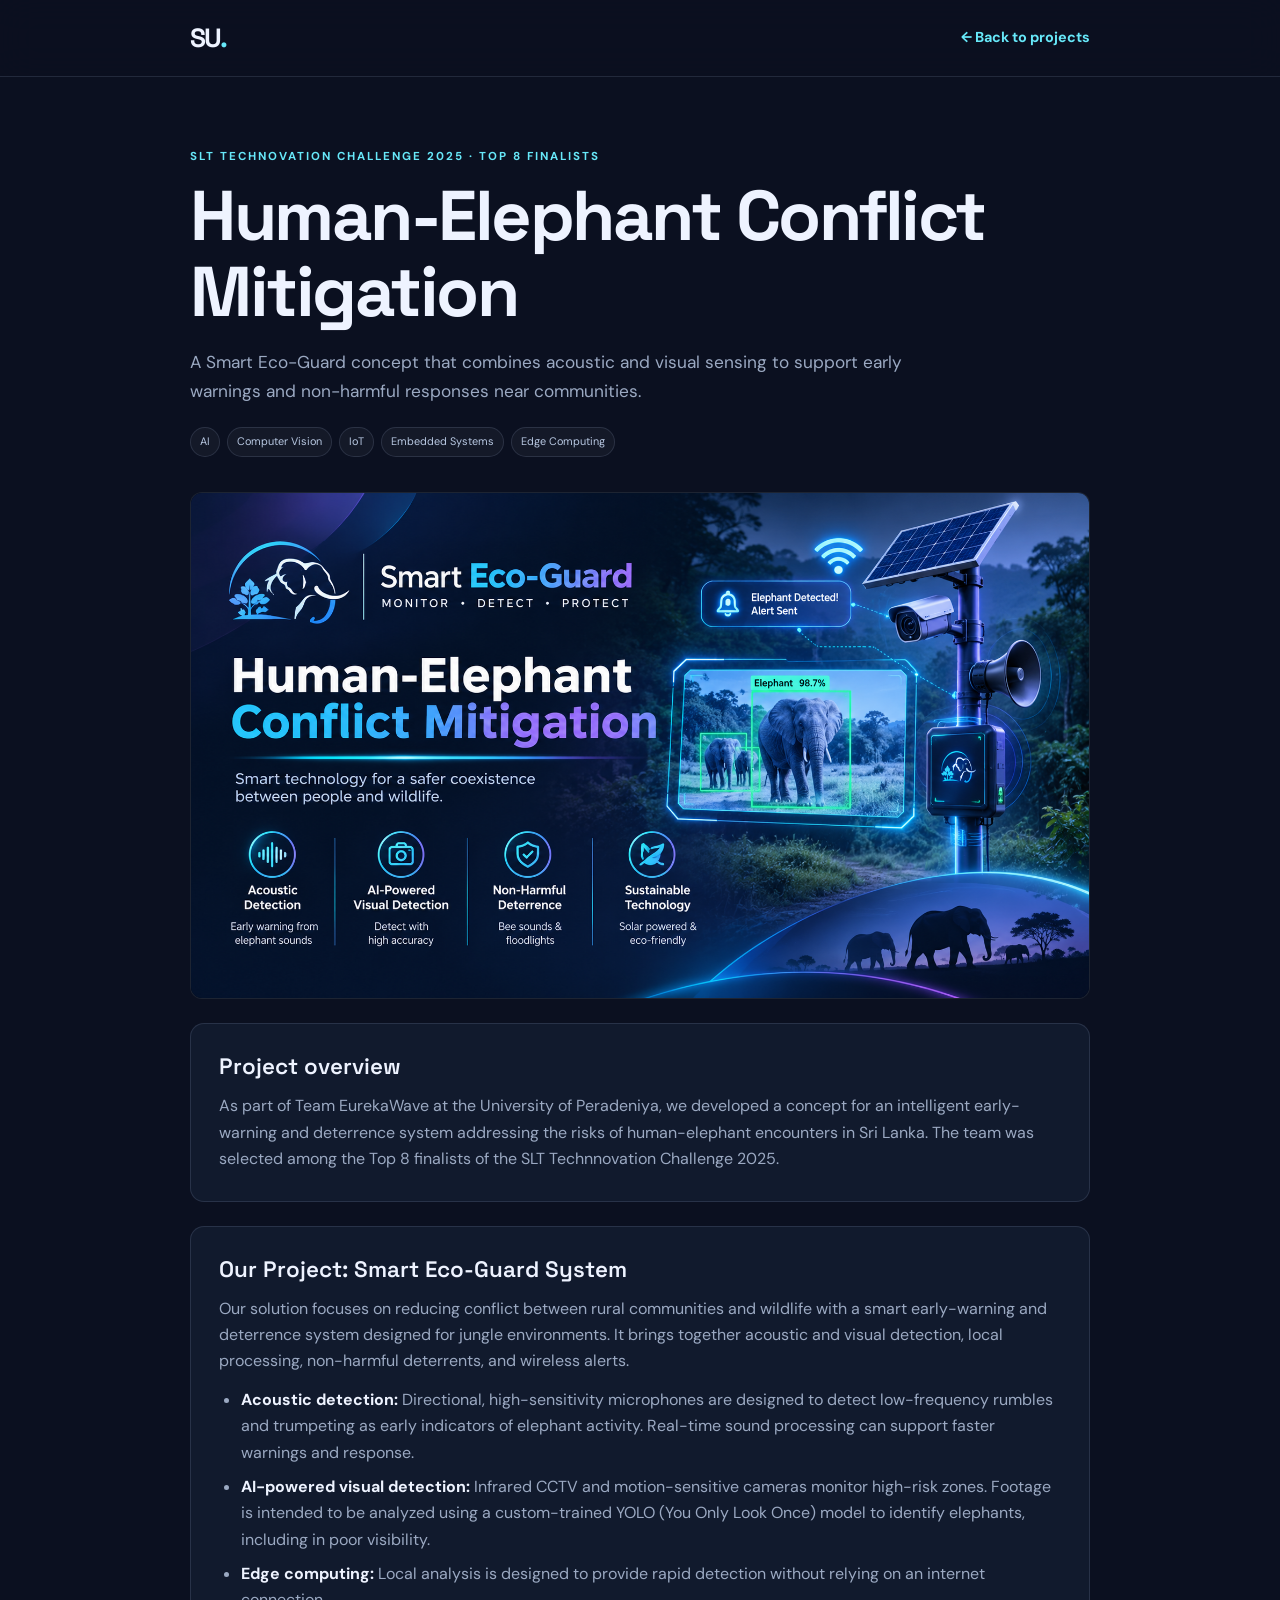
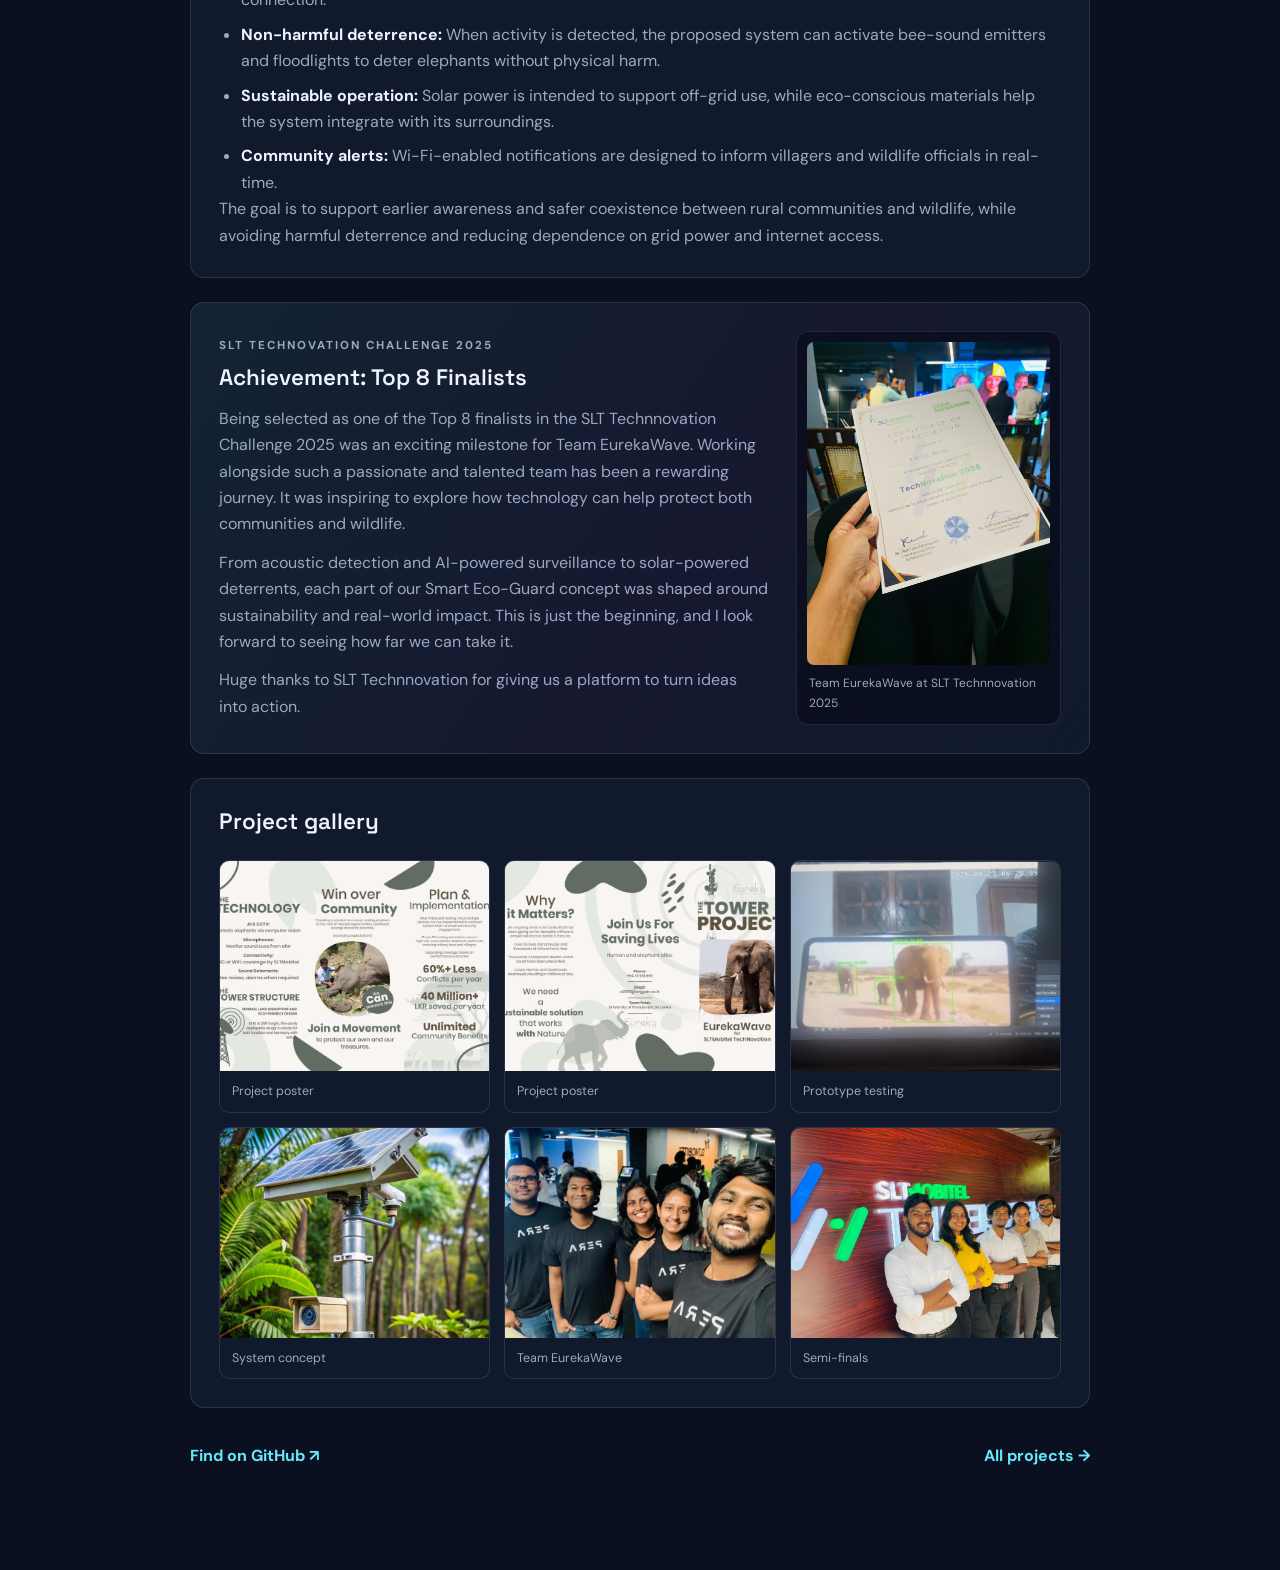
==== commit a71a6bb1: "Update EurkaWave" ====
--- a/projects/human-elephant-conflict.html
+++ b/projects/human-elephant-conflict.html
@@ -7,7 +7,7 @@
       name="description"
       content="Smart Eco-Guard early-warning concept for human-elephant conflict mitigation."
     />
-    <title>Human–Elephant Conflict Mitigation — Sandali Uthpala</title>
+    <title>Human-Elephant Conflict Mitigation — Sandali Uthpala</title>
     <link rel="preconnect" href="https://fonts.googleapis.com" />
     <link rel="preconnect" href="https://fonts.gstatic.com" crossorigin />
     <link
@@ -20,17 +20,22 @@
     <header class="site-header">
       <nav class="nav detail-container" aria-label="Main navigation">
         <a class="brand" href="../index.html">SU<span>.</span></a>
-        <a class="detail-back" href="../index.html#projects">← Back to projects</a>
+        <a class="detail-back" href="../index.html#projects"
+          >← Back to projects</a
+        >
       </nav>
     </header>
     <main class="project-detail">
       <article class="detail-container">
         <div class="detail-heading">
-          <p class="eyebrow">SLT TECHNOVATION CHALLENGE 2025 · TOP 8 FINALISTS</p>
-          <h1>Human–Elephant Conflict Mitigation</h1>
+          <p class="eyebrow">
+            SLT TECHNOVATION CHALLENGE 2025 · TOP 8 FINALISTS
+          </p>
+          <h1>Human-Elephant Conflict Mitigation</h1>
           <p class="detail-summary">
             A Smart Eco-Guard concept that combines acoustic and visual sensing
-            to support early warnings and non-harmful responses near communities.
+            to support early warnings and non-harmful responses near
+            communities.
           </p>
           <div class="tag-list detail-tags">
             <span>AI</span><span>Computer Vision</span><span>IoT</span>
@@ -53,31 +58,138 @@
           </p>
         </section>
         <section class="detail-panel">
-          <h2>Problem and proposed approach</h2>
+          <h2>Our Project: Smart Eco-Guard System</h2>
           <p>
-            Manual monitoring and reactive responses can be difficult in remote
-            or low-visibility areas. The concept combines directional acoustic
-            sensing with infrared cameras and motion sensors. A local
-            processing unit is proposed to analyze sensor information, with
-            non-harmful deterrence and wireless alerts considered as possible
-            responses when activity is detected.
-          </p>
+            Our solution focuses on reducing conflict between rural communities
+            and wildlife with a smart early-warning and deterrence system
+            designed for jungle environments. It brings together acoustic and
+            visual detection, local processing, non-harmful deterrents, and
+            wireless alerts.
+          </p>
+          <ul>
+            <li>
+              <strong>Acoustic detection:</strong> Directional,
+              high-sensitivity microphones are designed to detect low-frequency
+              rumbles and trumpeting as early indicators of elephant activity.
+              Real-time sound processing can support faster warnings and
+              response.
+            </li>
+            <li>
+              <strong>AI-powered visual detection:</strong> Infrared CCTV and
+              motion-sensitive cameras monitor high-risk zones. Footage is
+              intended to be analyzed using a custom-trained YOLO (You Only
+              Look Once) model to identify elephants, including in poor
+              visibility.
+            </li>
+            <li>
+              <strong>Edge computing:</strong> Local analysis is designed to
+              provide rapid detection without relying on an internet connection.
+            </li>
+            <li>
+              <strong>Non-harmful deterrence:</strong> When activity is
+              detected, the proposed system can activate bee-sound emitters and
+              floodlights to deter elephants without physical harm.
+            </li>
+            <li>
+              <strong>Sustainable operation:</strong> Solar power is intended
+              to support off-grid use, while eco-conscious materials help the
+              system integrate with its surroundings.
+            </li>
+            <li>
+              <strong>Community alerts:</strong> Wi-Fi-enabled notifications
+              are designed to inform villagers and wildlife officials in
+              real-time.
+            </li>
+          </ul>
           <p>
-            Solar power and edge computing are part of the design so that a
-            deployed system could operate in locations with limited access to
-            electricity or reliable internet.
-          </p>
+            The goal is to support earlier awareness and safer coexistence
+            between rural communities and wildlife, while avoiding harmful
+            deterrence and reducing dependence on grid power and internet access.
+          </p>
+        </section>
+        <section class="detail-panel elephant-achievement">
+          <div class="elephant-achievement-copy">
+            <p class="eyebrow">SLT TECHNOVATION CHALLENGE 2025</p>
+            <h2>Achievement: Top 8 Finalists</h2>
+            <p>
+              Being selected as one of the Top 8 finalists in the SLT
+              Technnovation Challenge 2025 was an exciting milestone for Team
+              EurekaWave. Working alongside such a passionate and talented team
+              has been a rewarding journey. It was inspiring to explore how
+              technology can help protect both communities and wildlife.
+            </p>
+            <p>
+              From acoustic detection and AI-powered surveillance to
+              solar-powered deterrents, each part of our Smart Eco-Guard concept
+              was shaped around sustainability and real-world impact. This is
+              just the beginning, and I look forward to seeing how far we can
+              take it.
+            </p>
+            <p>
+              Huge thanks to SLT Technnovation for giving us a platform to turn
+              ideas into action.
+            </p>
+          </div>
+          <figure class="elephant-achievement-image">
+            <img
+              src="../images/Human-Elephant%20Conflict%20Mitigation/Achievement.jpg"
+              alt="Team EurekaWave's certificate of appreciation at SLT Technnovation 2025"
+              loading="lazy"
+            />
+            <figcaption>Team EurekaWave at SLT Technnovation 2025</figcaption>
+          </figure>
         </section>
         <section class="detail-panel">
           <h2>Project gallery</h2>
           <div class="detail-gallery">
-            <figure><img src="../images/Human-Elephant%20Conflict%20Mitigation/Achievement.jpg" alt="Team EurekaWave's project achievement" loading="lazy" /><figcaption>Achievement</figcaption></figure>
-            <figure><img src="../images/Human-Elephant%20Conflict%20Mitigation/Poster%201.jpg" alt="Smart Eco-Guard project poster" loading="lazy" /><figcaption>Project poster</figcaption></figure>
-            <figure><img src="../images/Human-Elephant%20Conflict%20Mitigation/Poster%202.jpg" alt="Additional Smart Eco-Guard project poster" loading="lazy" /><figcaption>Project poster</figcaption></figure>
-            <figure><img src="../images/Human-Elephant%20Conflict%20Mitigation/Results%20Testing.jpg" alt="Project prototype testing" loading="lazy" /><figcaption>Prototype testing</figcaption></figure>
-            <figure><img src="../images/Human-Elephant%20Conflict%20Mitigation/System.jpg" alt="Smart Eco-Guard system concept" loading="lazy" /><figcaption>System concept</figcaption></figure>
-            <figure><img src="../images/Human-Elephant%20Conflict%20Mitigation/Team%201.jpg" alt="Team EurekaWave" loading="lazy" /><figcaption>Team EurekaWave</figcaption></figure>
-            <figure><img src="../images/Human-Elephant%20Conflict%20Mitigation/Team%20at%20Semi%20Finals.jpg" alt="Team EurekaWave at the semi-finals" loading="lazy" /><figcaption>Semi-finals</figcaption></figure>
+            <figure>
+              <img
+                src="../images/Human-Elephant%20Conflict%20Mitigation/Poster%201.jpg"
+                alt="Smart Eco-Guard project poster"
+                loading="lazy"
+              />
+              <figcaption>Project poster</figcaption>
+            </figure>
+            <figure>
+              <img
+                src="../images/Human-Elephant%20Conflict%20Mitigation/Poster%202.jpg"
+                alt="Additional Smart Eco-Guard project poster"
+                loading="lazy"
+              />
+              <figcaption>Project poster</figcaption>
+            </figure>
+            <figure>
+              <img
+                src="../images/Human-Elephant%20Conflict%20Mitigation/Results%20Testing.jpg"
+                alt="Project prototype testing"
+                loading="lazy"
+              />
+              <figcaption>Prototype testing</figcaption>
+            </figure>
+            <figure>
+              <img
+                src="../images/Human-Elephant%20Conflict%20Mitigation/System.jpg"
+                alt="Smart Eco-Guard system concept"
+                loading="lazy"
+              />
+              <figcaption>System concept</figcaption>
+            </figure>
+            <figure>
+              <img
+                src="../images/Human-Elephant%20Conflict%20Mitigation/Team%201.jpg"
+                alt="Team EurekaWave"
+                loading="lazy"
+              />
+              <figcaption>Team EurekaWave</figcaption>
+            </figure>
+            <figure>
+              <img
+                src="../images/Human-Elephant%20Conflict%20Mitigation/Team%20at%20Semi%20Finals.jpg"
+                alt="Team EurekaWave at the semi-finals"
+                loading="lazy"
+              />
+              <figcaption>Semi-finals</figcaption>
+            </figure>
           </div>
         </section>
         <div class="detail-footer">
--- a/styles.css
+++ b/styles.css
@@ -16,6 +16,7 @@
 .project-image-visual .visual-kicker{position:absolute;left:18px;top:18px;padding:5px 8px;border-radius:4px;background:#0b1020b8}
 .project-links{display:flex;align-items:center;justify-content:space-between;gap:12px}
 .project-links a:last-child{text-align:right}
+.project-links-single{justify-content:flex-end}
 .visual-robot{background:linear-gradient(135deg,#163d48,#17213c 75%)}
 .robot-art{position:absolute;left:34%;top:24px;color:#7ce9f3;font-size:8rem;transform:rotate(-25deg)}
 .visual-game{background:radial-gradient(circle at center,#4b3b73,#17213c 70%)}
@@ -58,3 +59,39 @@
 .industrial-gallery{grid-template-columns:repeat(3,minmax(0,1fr))}
 .industrial-gallery img{height:190px}
 @media(max-width:620px){.projects-showcase,.detail-gallery{grid-template-columns:1fr}.project-links{align-items:flex-start}.project-links a{font-size:.74rem}.experience-logo{width:46px;height:46px}.timeline-body{gap:10px}.detail-container{width:min(100% - 34px,900px)}.project-detail{padding-top:45px}.detail-panel,.industrial-visit{padding:20px}.detail-footer{flex-direction:column}.detail-gallery img{height:auto;max-height:300px;object-fit:contain}}
+.timeline-intro{margin:0 0 25px!important;max-width:680px;color:var(--muted);font-size:.95rem}
+.roadeye-timeline{position:relative;display:grid;gap:14px;list-style:none;padding:0 0 0 38px;margin:0 0 24px;counter-reset:roadeye-step}
+.roadeye-timeline::before{content:"";position:absolute;top:17px;bottom:17px;left:13px;width:2px;background:linear-gradient(180deg,var(--cyan),var(--violet),rgba(167,139,250,.12))}
+.roadeye-timeline-step{position:relative;min-width:0;counter-increment:roadeye-step}
+.roadeye-timeline-step::before{content:counter(roadeye-step,decimal-leading-zero);position:absolute;z-index:1;left:-38px;top:17px;display:grid;place-items:center;width:28px;height:28px;border:1px solid rgba(103,232,249,.4);border-radius:50%;background:#101a2d;color:var(--cyan);font:600 .62rem var(--display);box-shadow:0 0 18px rgba(103,232,249,.12)}
+.roadeye-timeline-step details{overflow:hidden;border:1px solid var(--line);border-radius:12px;background:linear-gradient(115deg,rgba(103,232,249,.045),rgba(167,139,250,.035) 55%,rgba(17,26,45,.8));transition:border-color .2s,transform .2s,box-shadow .2s}
+.roadeye-timeline-step details:hover,.roadeye-timeline-step details[open]{border-color:rgba(103,232,249,.35);box-shadow:0 10px 28px rgba(0,0,0,.14)}
+.roadeye-timeline-step details:hover{transform:translateY(-2px)}
+.roadeye-timeline-step summary{position:relative;display:grid;grid-template-columns:minmax(145px,.35fr) minmax(0,1fr) 24px;align-items:center;gap:14px;min-height:66px;padding:14px 18px;cursor:pointer;list-style:none}
+.roadeye-timeline-step summary::-webkit-details-marker{display:none}
+.roadeye-timeline-step summary:focus-visible{outline:2px solid var(--cyan);outline-offset:-3px;border-radius:12px}
+.roadeye-timeline-date{color:var(--cyan);font-size:.68rem;font-weight:700;letter-spacing:1.1px}
+.roadeye-timeline-title{font:600 1rem var(--display);color:var(--text)}
+.roadeye-timeline-toggle{position:relative;width:22px;height:22px;border:1px solid var(--line);border-radius:50%}
+.roadeye-timeline-toggle::before,.roadeye-timeline-toggle::after{content:"";position:absolute;left:6px;top:9px;width:8px;height:1px;background:var(--cyan);transition:transform .2s}
+.roadeye-timeline-toggle::after{transform:rotate(90deg)}
+.roadeye-timeline-step details[open] .roadeye-timeline-toggle::after{transform:rotate(0)}
+.roadeye-timeline-content{padding:0 18px 17px;border-top:1px solid var(--line)}
+.roadeye-timeline-content p{padding-top:14px;margin:0 0 12px;color:var(--muted);font-size:.9rem}
+.timeline-chip{display:inline-flex;margin:0 6px 4px 0;padding:3px 9px;border:1px solid rgba(103,232,249,.18);border-radius:999px;background:rgba(103,232,249,.06);color:#bceff5;font-size:.68rem;letter-spacing:.2px}
+@media(max-width:620px){.roadeye-timeline{gap:11px;padding-left:32px}.roadeye-timeline::before{left:10px}.roadeye-timeline-step::before{left:-32px;width:23px;height:23px;font-size:.56rem}.roadeye-timeline-step summary{grid-template-columns:minmax(0,1fr) 24px;gap:5px 10px;padding:13px}.roadeye-timeline-date{grid-column:1}.roadeye-timeline-title{grid-column:1;grid-row:2}.roadeye-timeline-toggle{grid-column:2;grid-row:1/3}}
+@media(prefers-reduced-motion:reduce){.roadeye-timeline-step details,.roadeye-timeline-step summary::before,.roadeye-timeline-toggle::before,.roadeye-timeline-toggle::after{transition:none}.roadeye-timeline-step details:hover{transform:none}}
+.achievement-title{margin:0 0 10px;font:600 1.08rem var(--display);color:var(--cyan)}
+.achievement-gallery{display:grid;grid-template-columns:repeat(2,minmax(0,1fr));gap:14px;margin-top:22px}
+.achievement-gallery figure{margin:0;overflow:hidden;background:var(--panel2);border:1px solid var(--line);border-radius:10px}
+.achievement-gallery img{display:block;width:100%;height:250px;padding:10px;object-fit:contain;background:#090e1b}
+.achievement-gallery figcaption{padding:10px 12px;color:var(--muted);font-size:.78rem}
+@media(max-width:620px){.achievement-gallery{grid-template-columns:1fr}}
+.elephant-achievement{display:grid;grid-template-columns:minmax(0,1.35fr) minmax(210px,.65fr);align-items:center;gap:28px;background:linear-gradient(125deg,rgba(103,232,249,.09),rgba(167,139,250,.07) 58%,var(--panel))}
+.elephant-achievement .eyebrow{margin-bottom:8px}
+.elephant-achievement h2{margin-bottom:14px}
+.elephant-achievement-copy p+p{margin-top:12px}
+.elephant-achievement-image{margin:0;padding:10px;background:rgba(5,9,20,.55);border:1px solid var(--line);border-radius:12px}
+.elephant-achievement-image img{display:block;width:100%;max-height:360px;object-fit:contain;border-radius:7px}
+.elephant-achievement-image figcaption{padding:9px 2px 0;color:var(--muted);font-size:.75rem}
+@media(max-width:620px){.elephant-achievement{grid-template-columns:1fr;gap:18px}}
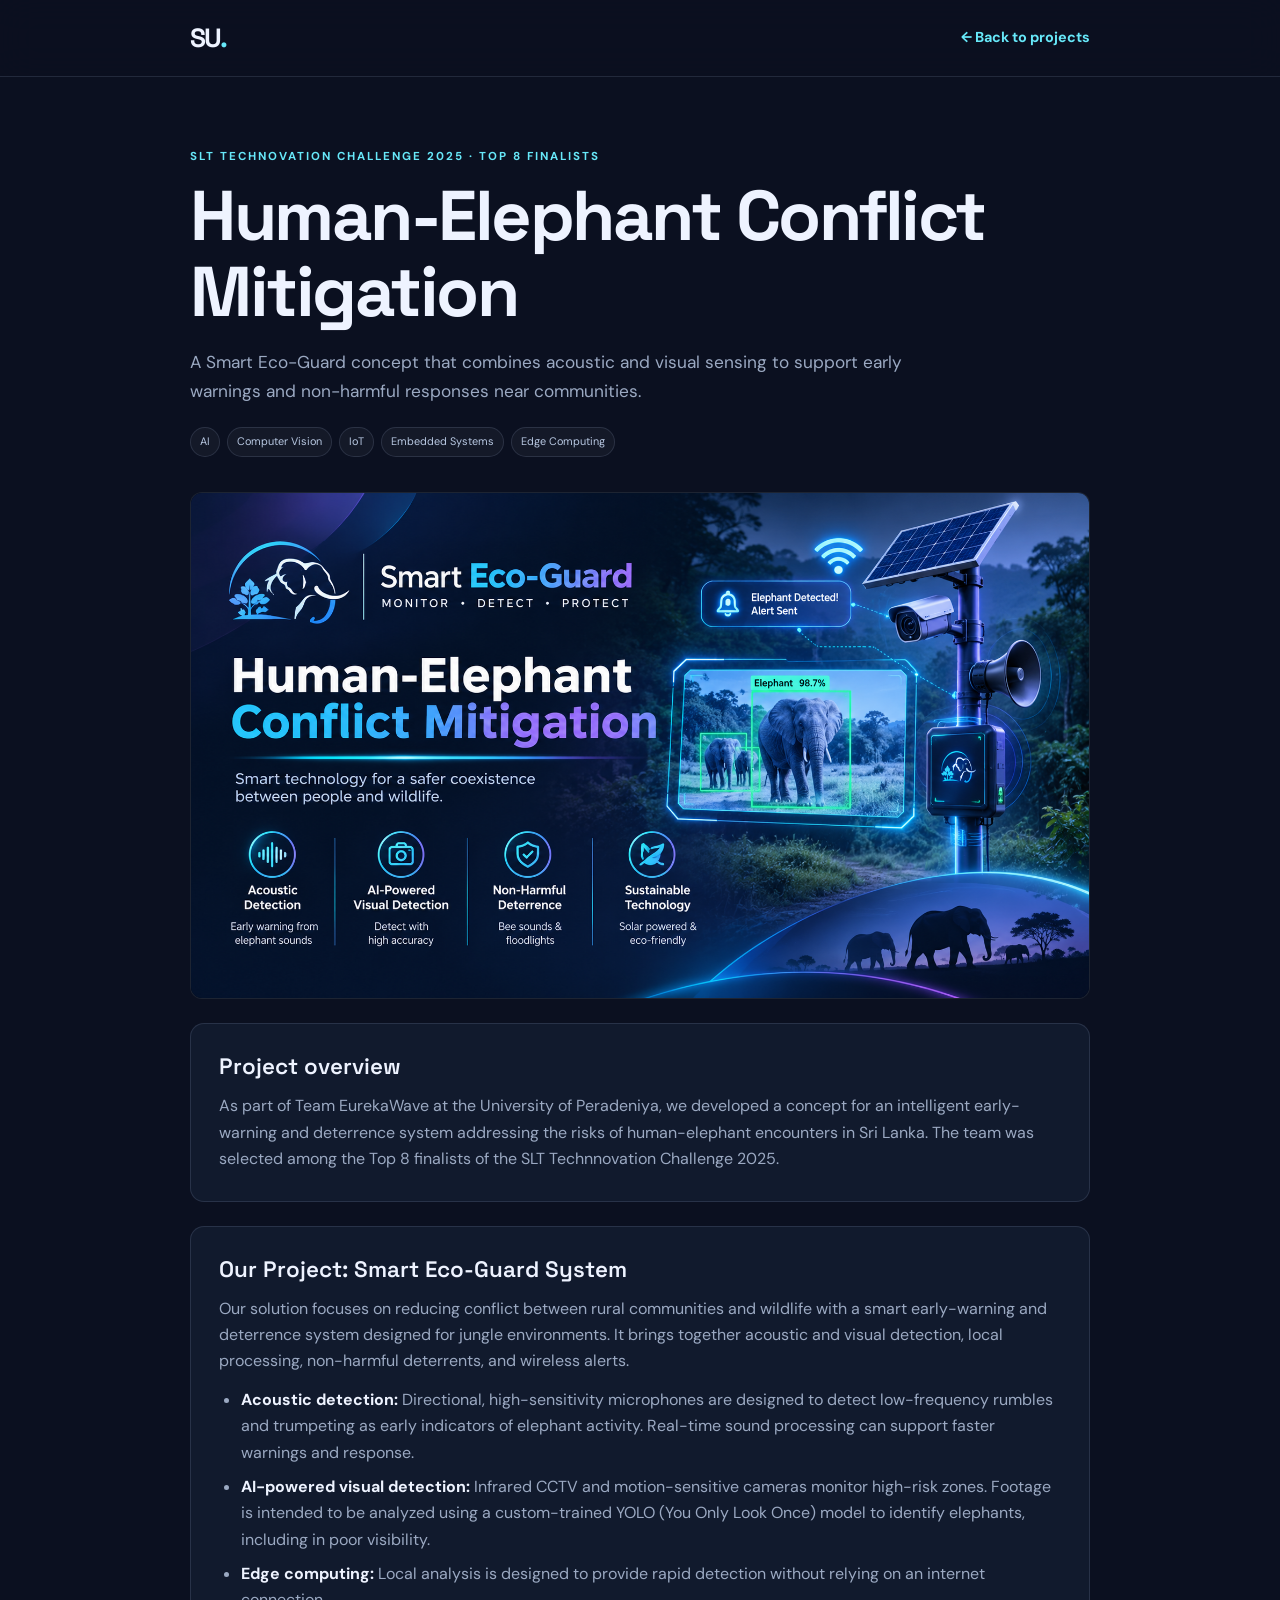
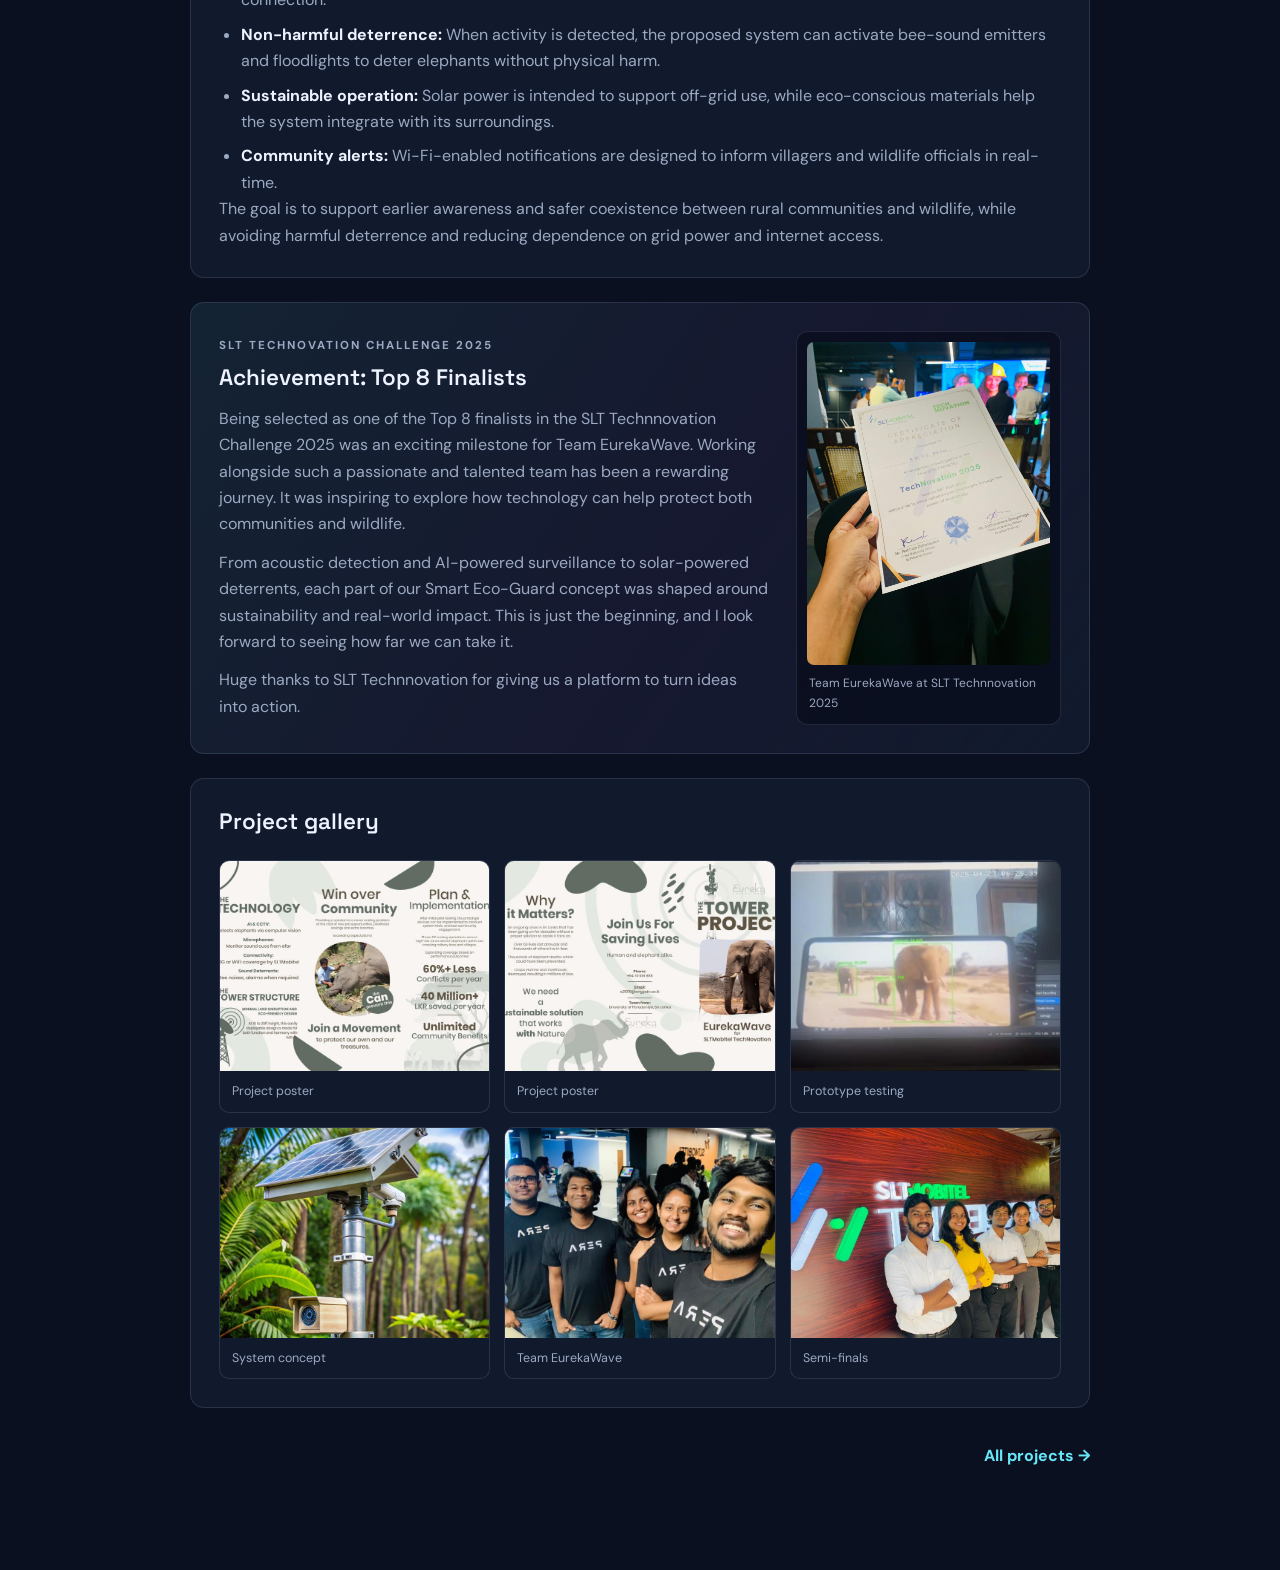
==== commit 5038983a: "update project" ====
--- a/projects/human-elephant-conflict.html
+++ b/projects/human-elephant-conflict.html
@@ -68,18 +68,16 @@
           </p>
           <ul>
             <li>
-              <strong>Acoustic detection:</strong> Directional,
-              high-sensitivity microphones are designed to detect low-frequency
-              rumbles and trumpeting as early indicators of elephant activity.
-              Real-time sound processing can support faster warnings and
-              response.
+              <strong>Acoustic detection:</strong> Directional, high-sensitivity
+              microphones are designed to detect low-frequency rumbles and
+              trumpeting as early indicators of elephant activity. Real-time
+              sound processing can support faster warnings and response.
             </li>
             <li>
               <strong>AI-powered visual detection:</strong> Infrared CCTV and
               motion-sensitive cameras monitor high-risk zones. Footage is
-              intended to be analyzed using a custom-trained YOLO (You Only
-              Look Once) model to identify elephants, including in poor
-              visibility.
+              intended to be analyzed using a custom-trained YOLO (You Only Look
+              Once) model to identify elephants, including in poor visibility.
             </li>
             <li>
               <strong>Edge computing:</strong> Local analysis is designed to
@@ -91,20 +89,20 @@
               floodlights to deter elephants without physical harm.
             </li>
             <li>
-              <strong>Sustainable operation:</strong> Solar power is intended
-              to support off-grid use, while eco-conscious materials help the
+              <strong>Sustainable operation:</strong> Solar power is intended to
+              support off-grid use, while eco-conscious materials help the
               system integrate with its surroundings.
             </li>
             <li>
-              <strong>Community alerts:</strong> Wi-Fi-enabled notifications
-              are designed to inform villagers and wildlife officials in
-              real-time.
+              <strong>Community alerts:</strong> Wi-Fi-enabled notifications are
+              designed to inform villagers and wildlife officials in real-time.
             </li>
           </ul>
           <p>
             The goal is to support earlier awareness and safer coexistence
             between rural communities and wildlife, while avoiding harmful
-            deterrence and reducing dependence on grid power and internet access.
+            deterrence and reducing dependence on grid power and internet
+            access.
           </p>
         </section>
         <section class="detail-panel elephant-achievement">
@@ -192,13 +190,7 @@
             </figure>
           </div>
         </section>
-        <div class="detail-footer">
-          <a
-            href="https://github.com/search?q=Human%20Elephant%20Conflict%20Mitigation&type=repositories"
-            target="_blank"
-            rel="noreferrer"
-            >Find on GitHub ↗</a
-          >
+        <div class="detail-footer detail-footer-single">
           <a href="../index.html#projects">All projects →</a>
         </div>
       </article>
--- a/styles.css
+++ b/styles.css
@@ -47,6 +47,7 @@
 .detail-media-caption{color:var(--muted);font-size:.8rem;margin:10px 0 0}
 .detail-footer{margin-top:35px;display:flex;justify-content:space-between;gap:18px}
 .detail-footer a{color:var(--cyan);font-weight:700}
+.detail-footer-single a{margin-left:auto;text-align:right}
 .detail-gallery{display:grid;grid-template-columns:repeat(3,minmax(0,1fr));gap:14px;margin-top:24px}
 .detail-gallery figure{margin:0;overflow:hidden;background:var(--panel);border:1px solid var(--line);border-radius:10px}
 .detail-gallery img{display:block;width:100%;height:210px;object-fit:cover}
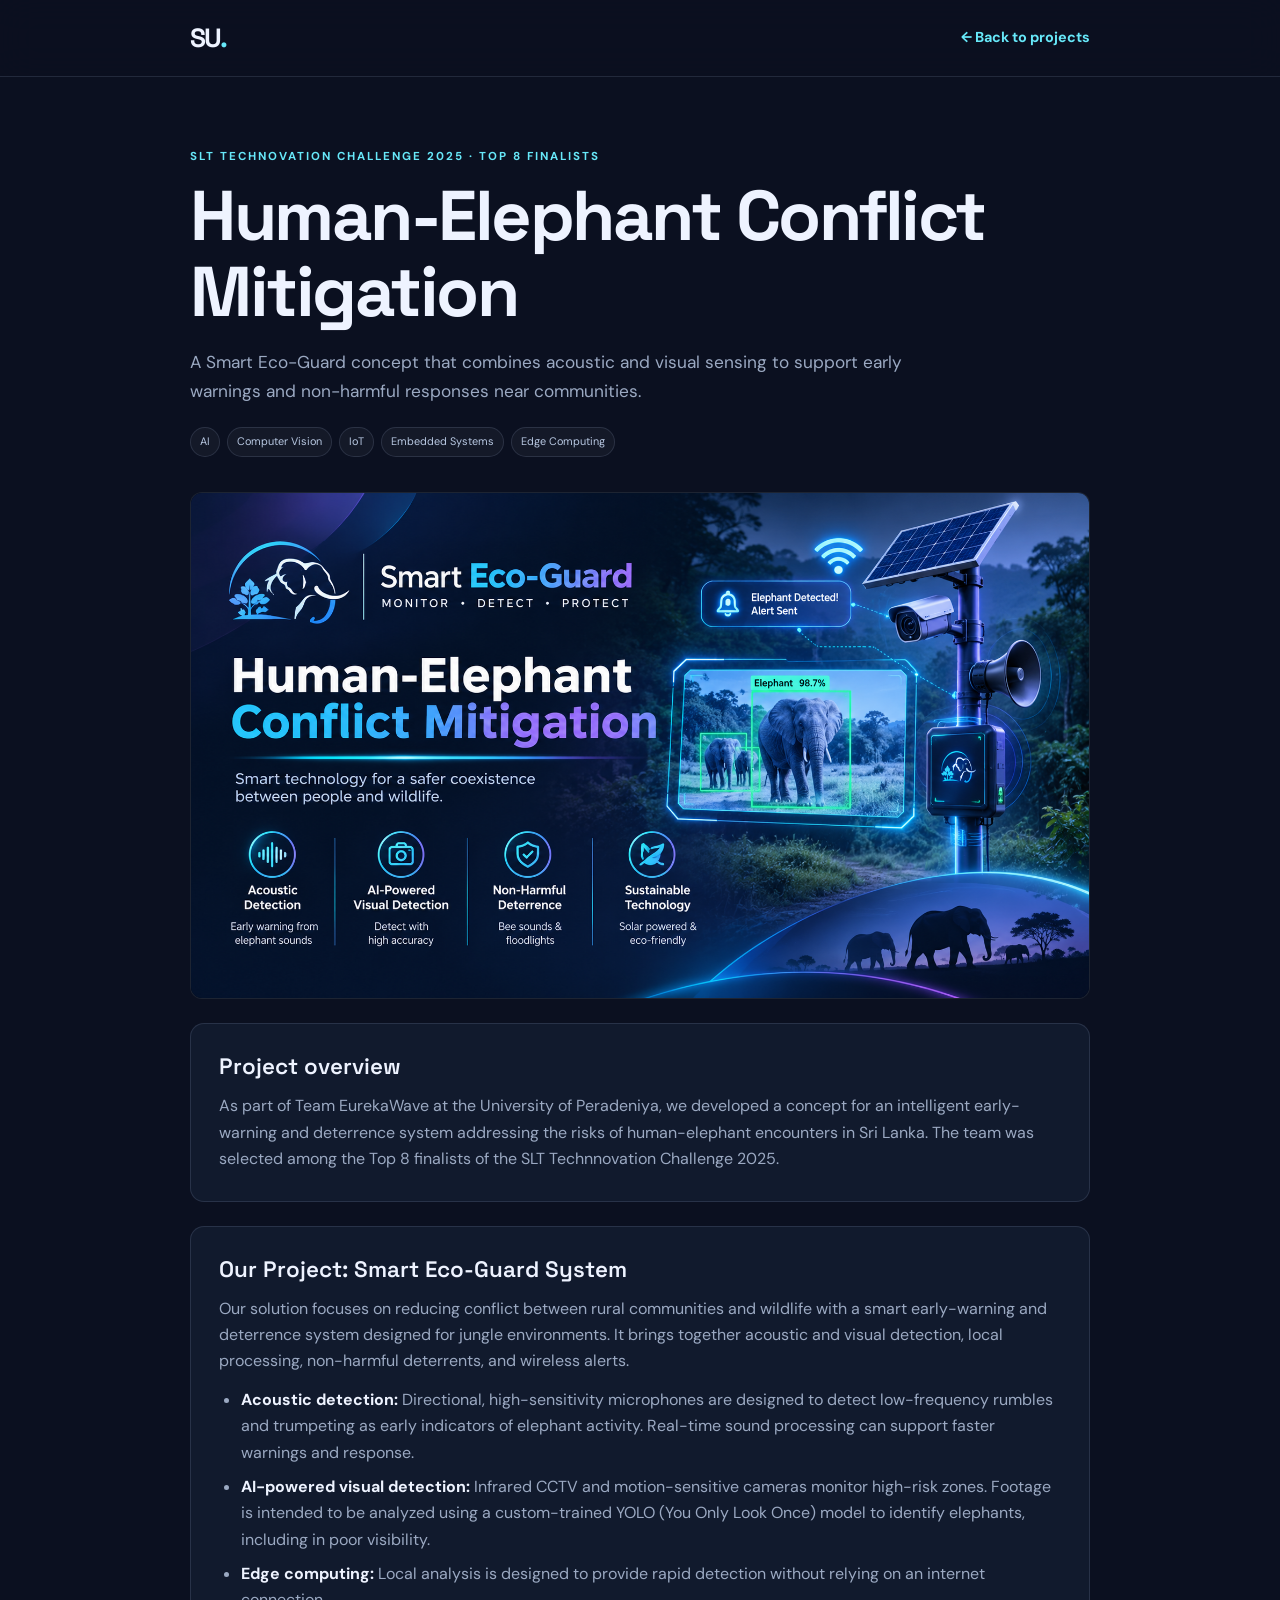
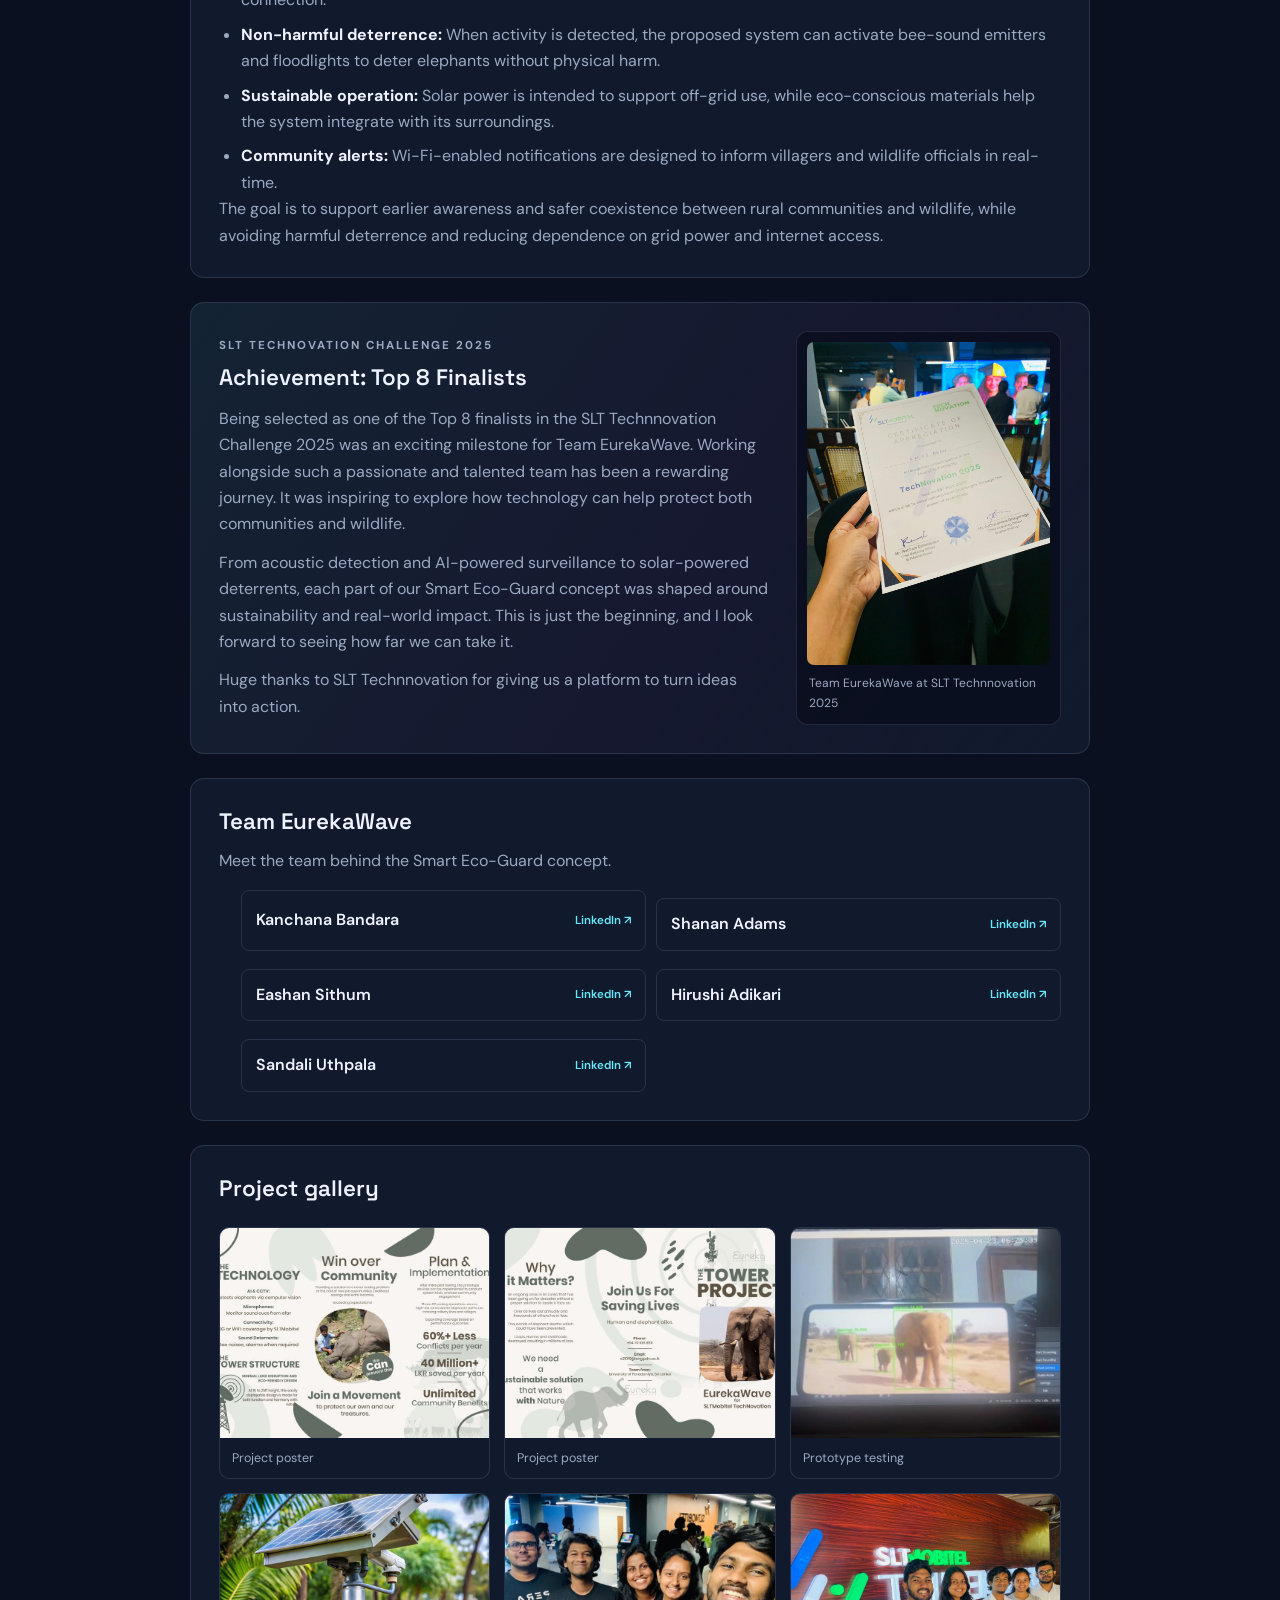
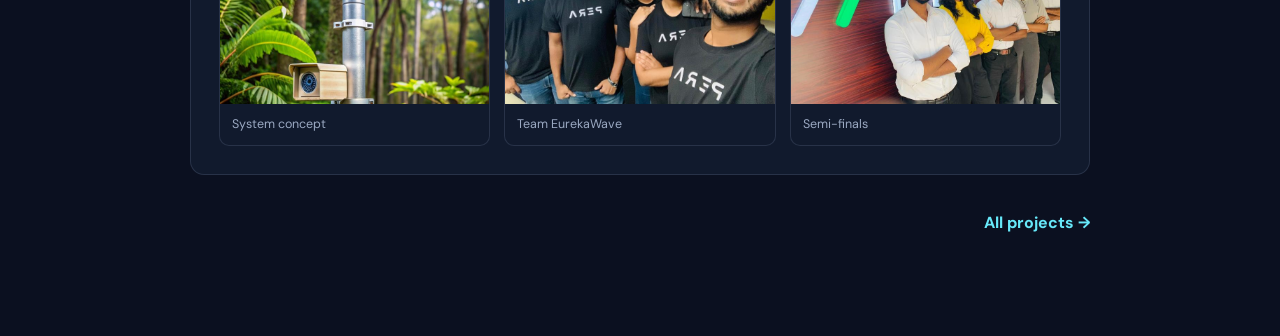
==== commit d2b87e1f: "update" ====
--- a/projects/human-elephant-conflict.html
+++ b/projects/human-elephant-conflict.html
@@ -137,6 +137,52 @@
             <figcaption>Team EurekaWave at SLT Technnovation 2025</figcaption>
           </figure>
         </section>
+        <section class="detail-panel solar-team-panel">
+          <h2>Team EurekaWave</h2>
+          <p>Meet the team behind the Smart Eco-Guard concept.</p>
+          <ul class="solar-team-list">
+            <li>
+              <a
+                href="https://www.linkedin.com/in/kanchana-bandara-b68624287/"
+                target="_blank"
+                rel="noreferrer"
+                >Kanchana Bandara <span>LinkedIn ↗</span></a
+              >
+            </li>
+            <li>
+              <a
+                href="https://www.linkedin.com/in/shanan-adams/"
+                target="_blank"
+                rel="noreferrer"
+                >Shanan Adams <span>LinkedIn ↗</span></a
+              >
+            </li>
+            <li>
+              <a
+                href="https://www.linkedin.com/in/esithum/"
+                target="_blank"
+                rel="noreferrer"
+                >Eashan Sithum <span>LinkedIn ↗</span></a
+              >
+            </li>
+            <li>
+              <a
+                href="https://www.linkedin.com/in/hirushi-adikari/"
+                target="_blank"
+                rel="noreferrer"
+                >Hirushi Adikari <span>LinkedIn ↗</span></a
+              >
+            </li>
+            <li>
+              <a
+                href="https://www.linkedin.com/in/sandali-uthpala-7195ab302"
+                target="_blank"
+                rel="noreferrer"
+                >Sandali Uthpala <span>LinkedIn ↗</span></a
+              >
+            </li>
+          </ul>
+        </section>
         <section class="detail-panel">
           <h2>Project gallery</h2>
           <div class="detail-gallery">
--- a/styles.css
+++ b/styles.css
@@ -96,3 +96,26 @@
 .elephant-achievement-image img{display:block;width:100%;max-height:360px;object-fit:contain;border-radius:7px}
 .elephant-achievement-image figcaption{padding:9px 2px 0;color:var(--muted);font-size:.75rem}
 @media(max-width:620px){.elephant-achievement{grid-template-columns:1fr;gap:18px}}
+.solar-team-panel>p{margin-bottom:16px}
+.solar-team-list{display:grid;grid-template-columns:repeat(2,minmax(0,1fr));gap:10px;margin:0;padding:0;list-style:none}
+.solar-team-list li{min-width:0}
+.solar-team-list a{display:flex;align-items:center;justify-content:space-between;gap:10px;height:100%;padding:12px 14px;border:1px solid var(--line);border-radius:8px;color:var(--text);font-weight:600}
+.solar-team-list a:hover{border-color:rgba(103,232,249,.4);color:var(--cyan)}
+.solar-team-list a span{color:var(--cyan);font-size:.72rem;white-space:nowrap}
+@media(max-width:620px){.solar-team-list{grid-template-columns:1fr}}
+.research-facts{display:grid;grid-template-columns:repeat(4,minmax(0,1fr));gap:10px;margin-top:18px}
+.research-facts div{display:grid;align-content:start;gap:6px;min-height:84px;padding:14px;background:var(--panel2);border:1px solid var(--line);border-radius:9px}
+.research-facts span{color:var(--muted);font-size:.7rem;text-transform:uppercase;letter-spacing:.8px}
+.research-facts strong{font:600 .88rem var(--display);overflow-wrap:anywhere}
+.research-architecture-image{margin-top:20px;max-height:760px}
+.research-gallery{grid-template-columns:repeat(2,minmax(0,1fr))}
+.research-gallery img{height:auto;aspect-ratio:1.42;object-fit:contain;background:#f7f8fa}
+.research-results img{aspect-ratio:3/1}
+.research-table-wrap{overflow-x:auto;margin-top:18px;border:1px solid var(--line);border-radius:10px}
+.research-table{width:100%;border-collapse:collapse;text-align:left;font-size:.84rem}
+.research-table th,.research-table td{padding:12px 14px;border-bottom:1px solid var(--line);white-space:nowrap}
+.research-table thead{background:var(--panel2);color:var(--cyan)}
+.research-table tbody tr:last-child th,.research-table tbody tr:last-child td{border-bottom:0}
+.research-table tbody th{font-weight:600}
+@media(max-width:760px){.research-facts{grid-template-columns:repeat(2,minmax(0,1fr))}}
+@media(max-width:620px){.research-gallery{grid-template-columns:1fr}.research-gallery img{max-height:none}.research-architecture-image{max-height:560px}}
